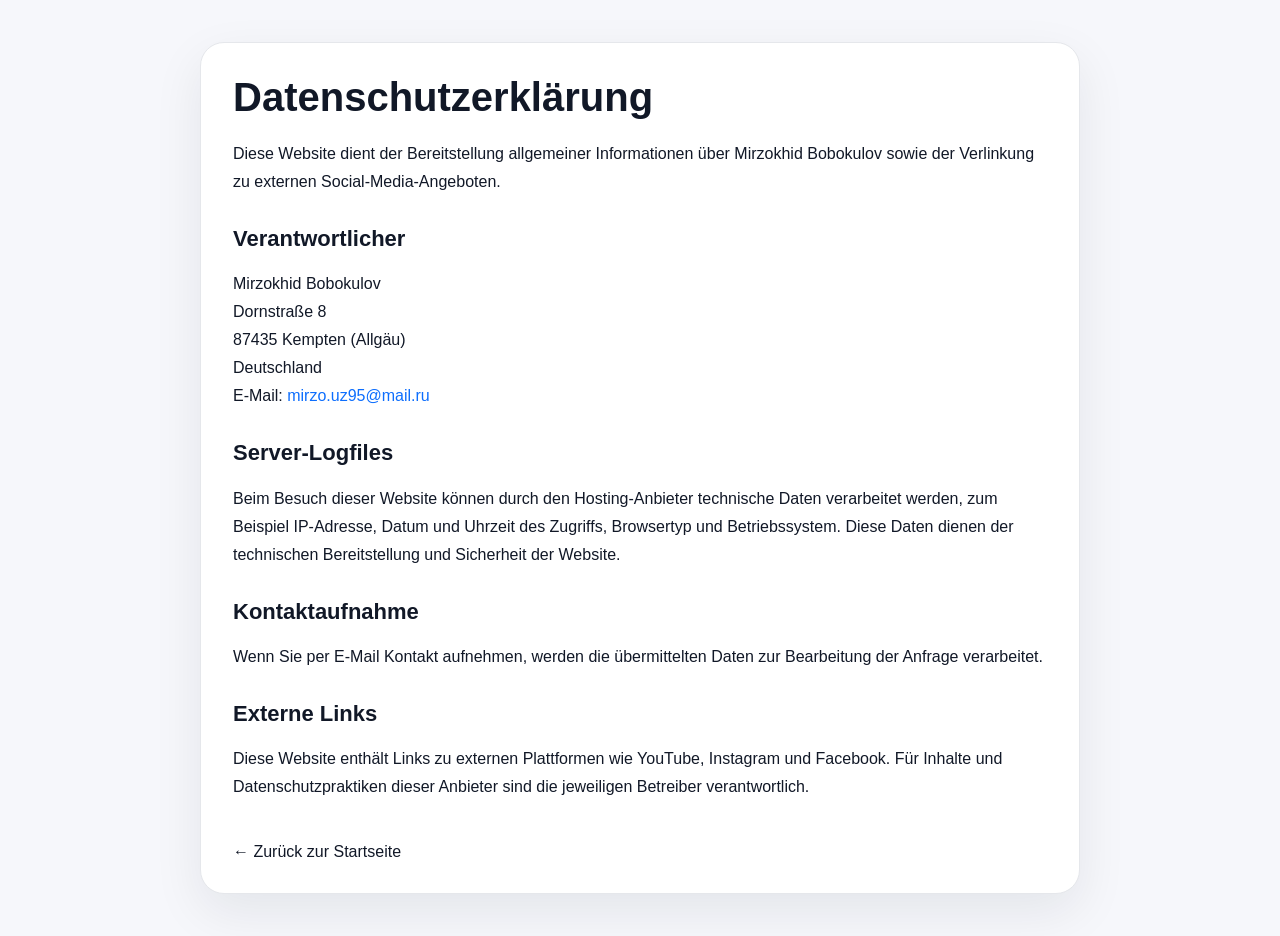
==== datenschutz.html @ d9cede62 "Add files via upload" ====
<!DOCTYPE html>
<html lang="de">
<head>
  <meta charset="UTF-8" />
  <meta name="viewport" content="width=device-width, initial-scale=1.0" />
  <title>Datenschutzerklärung | Mirzokhid Bobokulov</title>
  <style>
    body{margin:0;font-family:Arial,Helvetica,sans-serif;background:#f6f7fb;color:#111827}.page{max-width:880px;margin:0 auto;padding:42px 18px}.card{background:white;border:1px solid #e5e7eb;border-radius:24px;padding:32px;box-shadow:0 18px 50px rgba(17,24,39,.08)}h1{font-size:40px;margin:0 0 20px}h2{font-size:22px;margin-top:30px}p{line-height:1.75;font-size:16px}a{color:#0d6efd;text-decoration:none}a:hover{text-decoration:underline}.back{display:inline-block;margin-top:26px;color:#111827}
  </style>
</head>
<body>
  <main class="page"><div class="card">
    <h1>Datenschutzerklärung</h1>
    <p>Diese Website dient der Bereitstellung allgemeiner Informationen über Mirzokhid Bobokulov sowie der Verlinkung zu externen Social-Media-Angeboten.</p>
    <h2>Verantwortlicher</h2>
    <p>Mirzokhid Bobokulov<br>Dornstraße 8<br>87435 Kempten (Allgäu)<br>Deutschland<br>E-Mail: <a href="mailto:mirzo.uz95@mail.ru">mirzo.uz95@mail.ru</a></p>
    <h2>Server-Logfiles</h2>
    <p>Beim Besuch dieser Website können durch den Hosting-Anbieter technische Daten verarbeitet werden, zum Beispiel IP-Adresse, Datum und Uhrzeit des Zugriffs, Browsertyp und Betriebssystem. Diese Daten dienen der technischen Bereitstellung und Sicherheit der Website.</p>
    <h2>Kontaktaufnahme</h2>
    <p>Wenn Sie per E-Mail Kontakt aufnehmen, werden die übermittelten Daten zur Bearbeitung der Anfrage verarbeitet.</p>
    <h2>Externe Links</h2>
    <p>Diese Website enthält Links zu externen Plattformen wie YouTube, Instagram und Facebook. Für Inhalte und Datenschutzpraktiken dieser Anbieter sind die jeweiligen Betreiber verantwortlich.</p>
    <a class="back" href="index.html">← Zurück zur Startseite</a>
  </div></main>
</body>
</html>
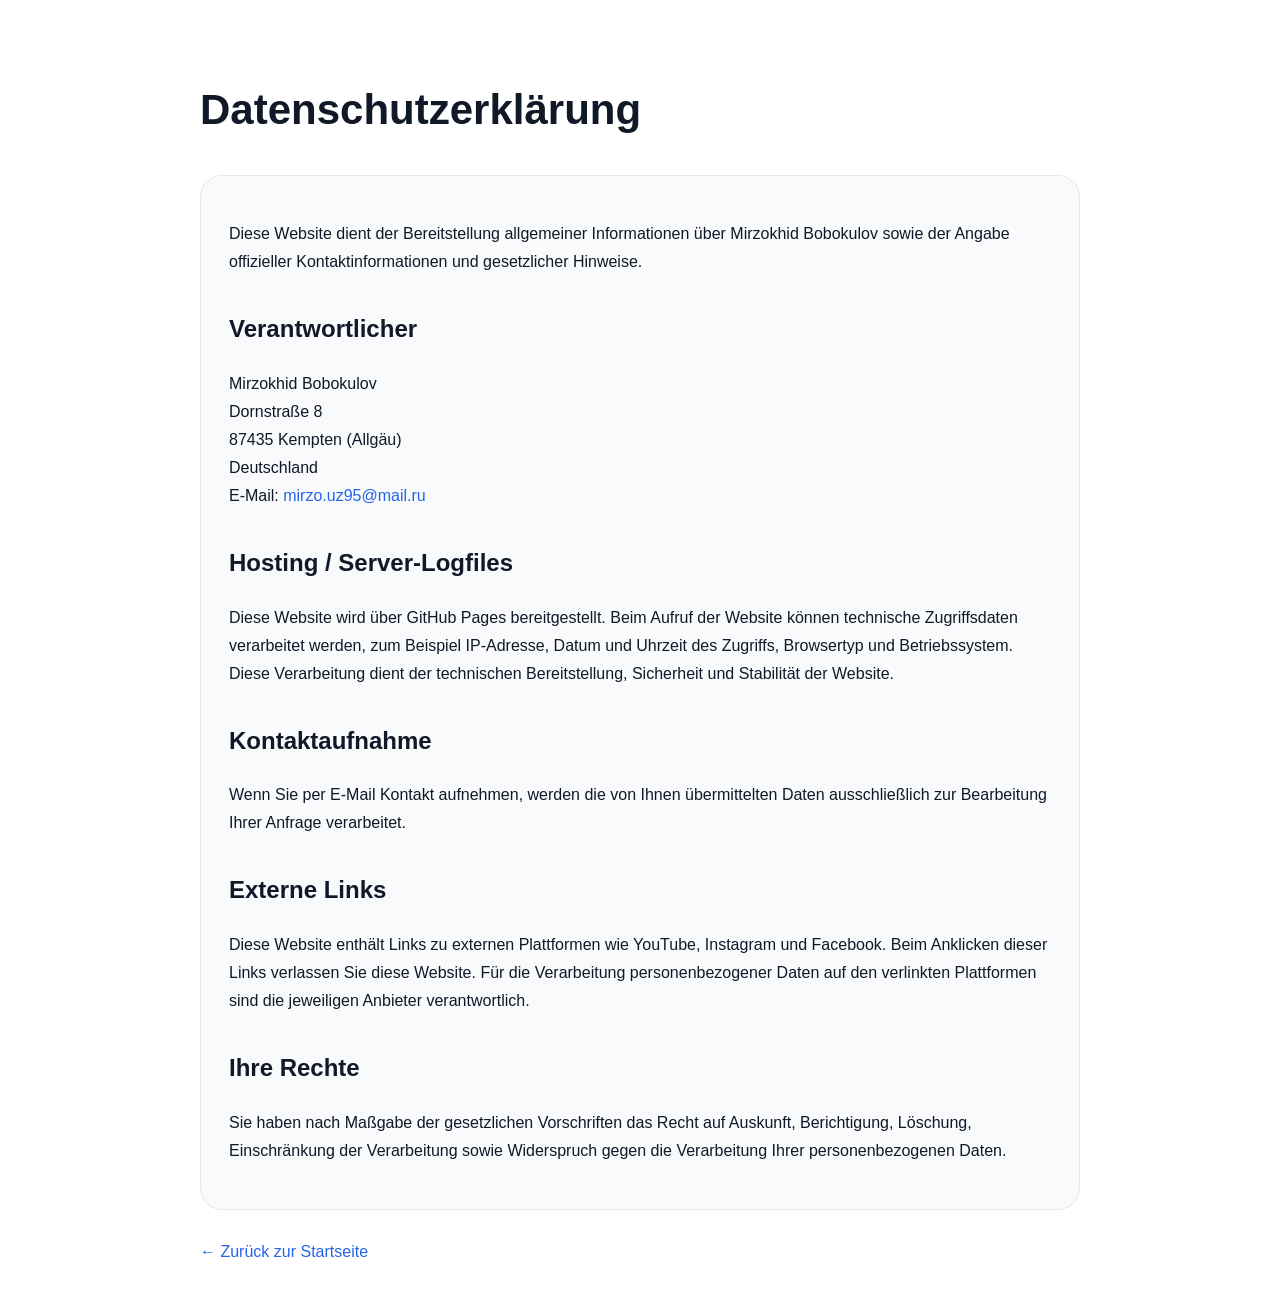
==== commit d5a8fbe9: "Add files via upload" ====
--- a/datenschutz.html
+++ b/datenschutz.html
@@ -1,26 +1 @@
-<!DOCTYPE html>
-<html lang="de">
-<head>
-  <meta charset="UTF-8" />
-  <meta name="viewport" content="width=device-width, initial-scale=1.0" />
-  <title>Datenschutzerklärung | Mirzokhid Bobokulov</title>
-  <style>
-    body{margin:0;font-family:Arial,Helvetica,sans-serif;background:#f6f7fb;color:#111827}.page{max-width:880px;margin:0 auto;padding:42px 18px}.card{background:white;border:1px solid #e5e7eb;border-radius:24px;padding:32px;box-shadow:0 18px 50px rgba(17,24,39,.08)}h1{font-size:40px;margin:0 0 20px}h2{font-size:22px;margin-top:30px}p{line-height:1.75;font-size:16px}a{color:#0d6efd;text-decoration:none}a:hover{text-decoration:underline}.back{display:inline-block;margin-top:26px;color:#111827}
-  </style>
-</head>
-<body>
-  <main class="page"><div class="card">
-    <h1>Datenschutzerklärung</h1>
-    <p>Diese Website dient der Bereitstellung allgemeiner Informationen über Mirzokhid Bobokulov sowie der Verlinkung zu externen Social-Media-Angeboten.</p>
-    <h2>Verantwortlicher</h2>
-    <p>Mirzokhid Bobokulov<br>Dornstraße 8<br>87435 Kempten (Allgäu)<br>Deutschland<br>E-Mail: <a href="mailto:mirzo.uz95@mail.ru">mirzo.uz95@mail.ru</a></p>
-    <h2>Server-Logfiles</h2>
-    <p>Beim Besuch dieser Website können durch den Hosting-Anbieter technische Daten verarbeitet werden, zum Beispiel IP-Adresse, Datum und Uhrzeit des Zugriffs, Browsertyp und Betriebssystem. Diese Daten dienen der technischen Bereitstellung und Sicherheit der Website.</p>
-    <h2>Kontaktaufnahme</h2>
-    <p>Wenn Sie per E-Mail Kontakt aufnehmen, werden die übermittelten Daten zur Bearbeitung der Anfrage verarbeitet.</p>
-    <h2>Externe Links</h2>
-    <p>Diese Website enthält Links zu externen Plattformen wie YouTube, Instagram und Facebook. Für Inhalte und Datenschutzpraktiken dieser Anbieter sind die jeweiligen Betreiber verantwortlich.</p>
-    <a class="back" href="index.html">← Zurück zur Startseite</a>
-  </div></main>
-</body>
-</html>
+<!DOCTYPE html><html lang="de"><head><meta charset="UTF-8"><meta name="viewport" content="width=device-width, initial-scale=1.0"><title>Datenschutzerklärung | Mirzokhid Bobokulov</title><style>body{font-family:Arial,Helvetica,sans-serif;max-width:880px;margin:auto;padding:45px 22px;line-height:1.75;color:#111827;background:#fff}a{color:#2563eb;text-decoration:none}h1{font-size:42px}h2{margin-top:32px}.box{border:1px solid #e5e7eb;border-radius:22px;padding:28px;background:#f8fafc}.back{display:inline-block;margin-top:28px}</style></head><body><h1>Datenschutzerklärung</h1><div class="box"><p>Diese Website dient der Bereitstellung allgemeiner Informationen über Mirzokhid Bobokulov sowie der Angabe offizieller Kontaktinformationen und gesetzlicher Hinweise.</p><h2>Verantwortlicher</h2><p>Mirzokhid Bobokulov<br>Dornstraße 8<br>87435 Kempten (Allgäu)<br>Deutschland<br>E-Mail: <a href="mailto:mirzo.uz95@mail.ru">mirzo.uz95@mail.ru</a></p><h2>Hosting / Server-Logfiles</h2><p>Diese Website wird über GitHub Pages bereitgestellt. Beim Aufruf der Website können technische Zugriffsdaten verarbeitet werden, zum Beispiel IP-Adresse, Datum und Uhrzeit des Zugriffs, Browsertyp und Betriebssystem. Diese Verarbeitung dient der technischen Bereitstellung, Sicherheit und Stabilität der Website.</p><h2>Kontaktaufnahme</h2><p>Wenn Sie per E-Mail Kontakt aufnehmen, werden die von Ihnen übermittelten Daten ausschließlich zur Bearbeitung Ihrer Anfrage verarbeitet.</p><h2>Externe Links</h2><p>Diese Website enthält Links zu externen Plattformen wie YouTube, Instagram und Facebook. Beim Anklicken dieser Links verlassen Sie diese Website. Für die Verarbeitung personenbezogener Daten auf den verlinkten Plattformen sind die jeweiligen Anbieter verantwortlich.</p><h2>Ihre Rechte</h2><p>Sie haben nach Maßgabe der gesetzlichen Vorschriften das Recht auf Auskunft, Berichtigung, Löschung, Einschränkung der Verarbeitung sowie Widerspruch gegen die Verarbeitung Ihrer personenbezogenen Daten.</p></div><a class="back" href="index.html">← Zurück zur Startseite</a></body></html>
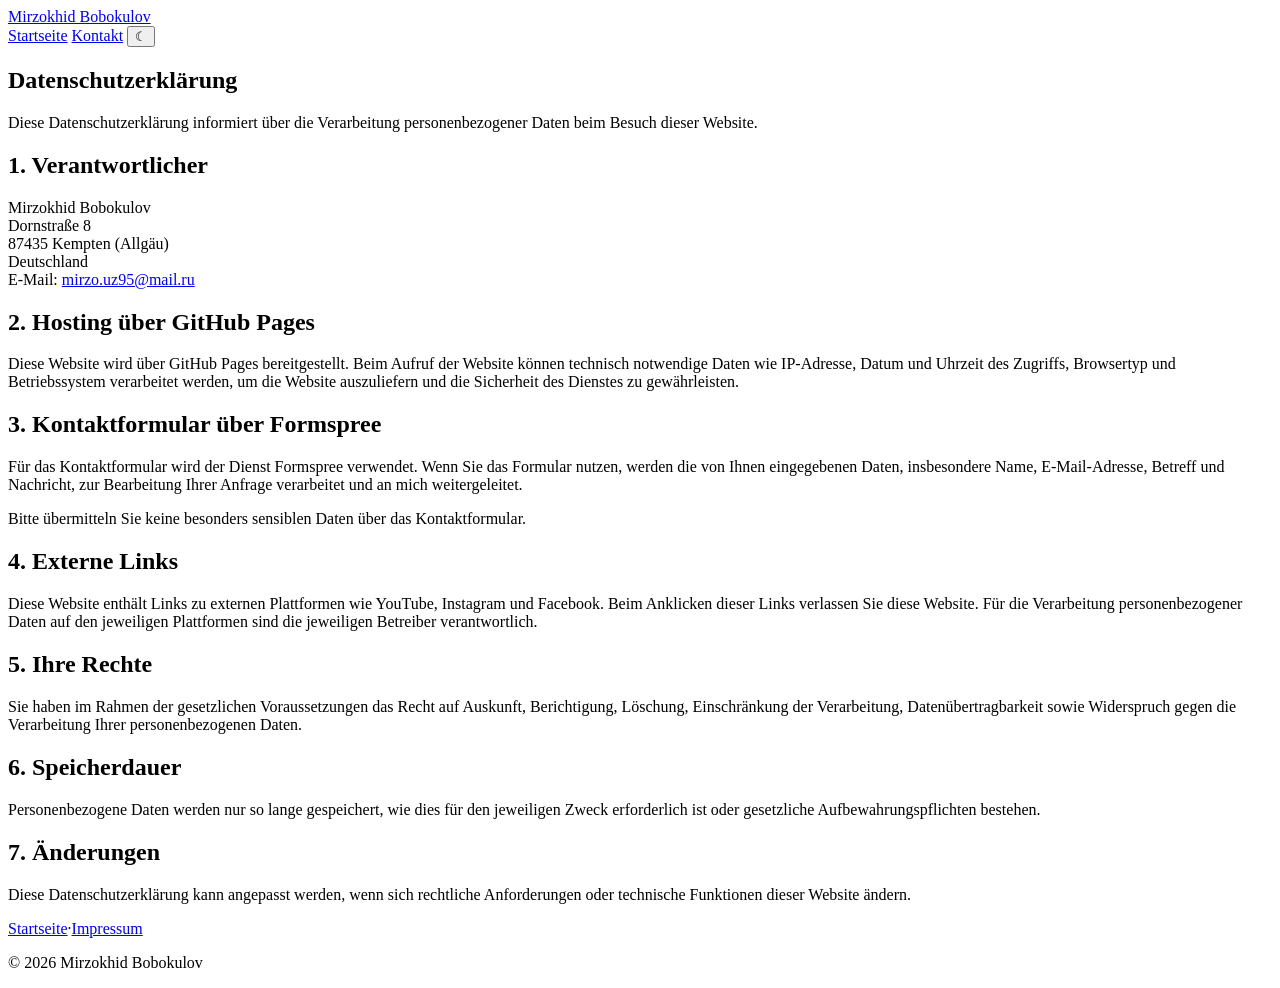
==== commit 1d899633: "Add files via upload" ====
--- a/datenschutz.html
+++ b/datenschutz.html
@@ -1 +1,54 @@
-<!DOCTYPE html><html lang="de"><head><meta charset="UTF-8"><meta name="viewport" content="width=device-width, initial-scale=1.0"><title>Datenschutzerklärung | Mirzokhid Bobokulov</title><style>body{font-family:Arial,Helvetica,sans-serif;max-width:880px;margin:auto;padding:45px 22px;line-height:1.75;color:#111827;background:#fff}a{color:#2563eb;text-decoration:none}h1{font-size:42px}h2{margin-top:32px}.box{border:1px solid #e5e7eb;border-radius:22px;padding:28px;background:#f8fafc}.back{display:inline-block;margin-top:28px}</style></head><body><h1>Datenschutzerklärung</h1><div class="box"><p>Diese Website dient der Bereitstellung allgemeiner Informationen über Mirzokhid Bobokulov sowie der Angabe offizieller Kontaktinformationen und gesetzlicher Hinweise.</p><h2>Verantwortlicher</h2><p>Mirzokhid Bobokulov<br>Dornstraße 8<br>87435 Kempten (Allgäu)<br>Deutschland<br>E-Mail: <a href="mailto:mirzo.uz95@mail.ru">mirzo.uz95@mail.ru</a></p><h2>Hosting / Server-Logfiles</h2><p>Diese Website wird über GitHub Pages bereitgestellt. Beim Aufruf der Website können technische Zugriffsdaten verarbeitet werden, zum Beispiel IP-Adresse, Datum und Uhrzeit des Zugriffs, Browsertyp und Betriebssystem. Diese Verarbeitung dient der technischen Bereitstellung, Sicherheit und Stabilität der Website.</p><h2>Kontaktaufnahme</h2><p>Wenn Sie per E-Mail Kontakt aufnehmen, werden die von Ihnen übermittelten Daten ausschließlich zur Bearbeitung Ihrer Anfrage verarbeitet.</p><h2>Externe Links</h2><p>Diese Website enthält Links zu externen Plattformen wie YouTube, Instagram und Facebook. Beim Anklicken dieser Links verlassen Sie diese Website. Für die Verarbeitung personenbezogener Daten auf den verlinkten Plattformen sind die jeweiligen Anbieter verantwortlich.</p><h2>Ihre Rechte</h2><p>Sie haben nach Maßgabe der gesetzlichen Vorschriften das Recht auf Auskunft, Berichtigung, Löschung, Einschränkung der Verarbeitung sowie Widerspruch gegen die Verarbeitung Ihrer personenbezogenen Daten.</p></div><a class="back" href="index.html">← Zurück zur Startseite</a></body></html>
+<!DOCTYPE html>
+<html lang="de">
+<head>
+  <meta charset="UTF-8" />
+  <meta name="viewport" content="width=device-width, initial-scale=1.0" />
+  <title>Datenschutzerklärung | Mirzokhid Bobokulov</title>
+  <link rel="stylesheet" href="style.css" />
+</head>
+<body>
+  <header class="site-header">
+    <a class="brand" href="index.html">Mirzokhid Bobokulov</a>
+    <nav class="nav">
+      <a href="index.html">Startseite</a>
+      <a href="kontakt.html">Kontakt</a>
+      <button id="themeToggle" class="theme-toggle" type="button" aria-label="Design wechseln">☾</button>
+    </nav>
+  </header>
+
+  <main class="page legal">
+    <section class="page-card">
+      <h1>Datenschutzerklärung</h1>
+      <p>Diese Datenschutzerklärung informiert über die Verarbeitung personenbezogener Daten beim Besuch dieser Website.</p>
+
+      <h2>1. Verantwortlicher</h2>
+      <p>Mirzokhid Bobokulov<br>Dornstraße 8<br>87435 Kempten (Allgäu)<br>Deutschland<br>E-Mail: <a href="mailto:mirzo.uz95@mail.ru">mirzo.uz95@mail.ru</a></p>
+
+      <h2>2. Hosting über GitHub Pages</h2>
+      <p>Diese Website wird über GitHub Pages bereitgestellt. Beim Aufruf der Website können technisch notwendige Daten wie IP-Adresse, Datum und Uhrzeit des Zugriffs, Browsertyp und Betriebssystem verarbeitet werden, um die Website auszuliefern und die Sicherheit des Dienstes zu gewährleisten.</p>
+
+      <h2>3. Kontaktformular über Formspree</h2>
+      <p>Für das Kontaktformular wird der Dienst Formspree verwendet. Wenn Sie das Formular nutzen, werden die von Ihnen eingegebenen Daten, insbesondere Name, E-Mail-Adresse, Betreff und Nachricht, zur Bearbeitung Ihrer Anfrage verarbeitet und an mich weitergeleitet.</p>
+      <p>Bitte übermitteln Sie keine besonders sensiblen Daten über das Kontaktformular.</p>
+
+      <h2>4. Externe Links</h2>
+      <p>Diese Website enthält Links zu externen Plattformen wie YouTube, Instagram und Facebook. Beim Anklicken dieser Links verlassen Sie diese Website. Für die Verarbeitung personenbezogener Daten auf den jeweiligen Plattformen sind die jeweiligen Betreiber verantwortlich.</p>
+
+      <h2>5. Ihre Rechte</h2>
+      <p>Sie haben im Rahmen der gesetzlichen Voraussetzungen das Recht auf Auskunft, Berichtigung, Löschung, Einschränkung der Verarbeitung, Datenübertragbarkeit sowie Widerspruch gegen die Verarbeitung Ihrer personenbezogenen Daten.</p>
+
+      <h2>6. Speicherdauer</h2>
+      <p>Personenbezogene Daten werden nur so lange gespeichert, wie dies für den jeweiligen Zweck erforderlich ist oder gesetzliche Aufbewahrungspflichten bestehen.</p>
+
+      <h2>7. Änderungen</h2>
+      <p>Diese Datenschutzerklärung kann angepasst werden, wenn sich rechtliche Anforderungen oder technische Funktionen dieser Website ändern.</p>
+    </section>
+  </main>
+
+  <footer class="footer">
+    <div><a href="index.html">Startseite</a><span>·</span><a href="impressum.html">Impressum</a></div>
+    <p>© 2026 Mirzokhid Bobokulov</p>
+  </footer>
+  <script src="script.js"></script>
+</body>
+</html>
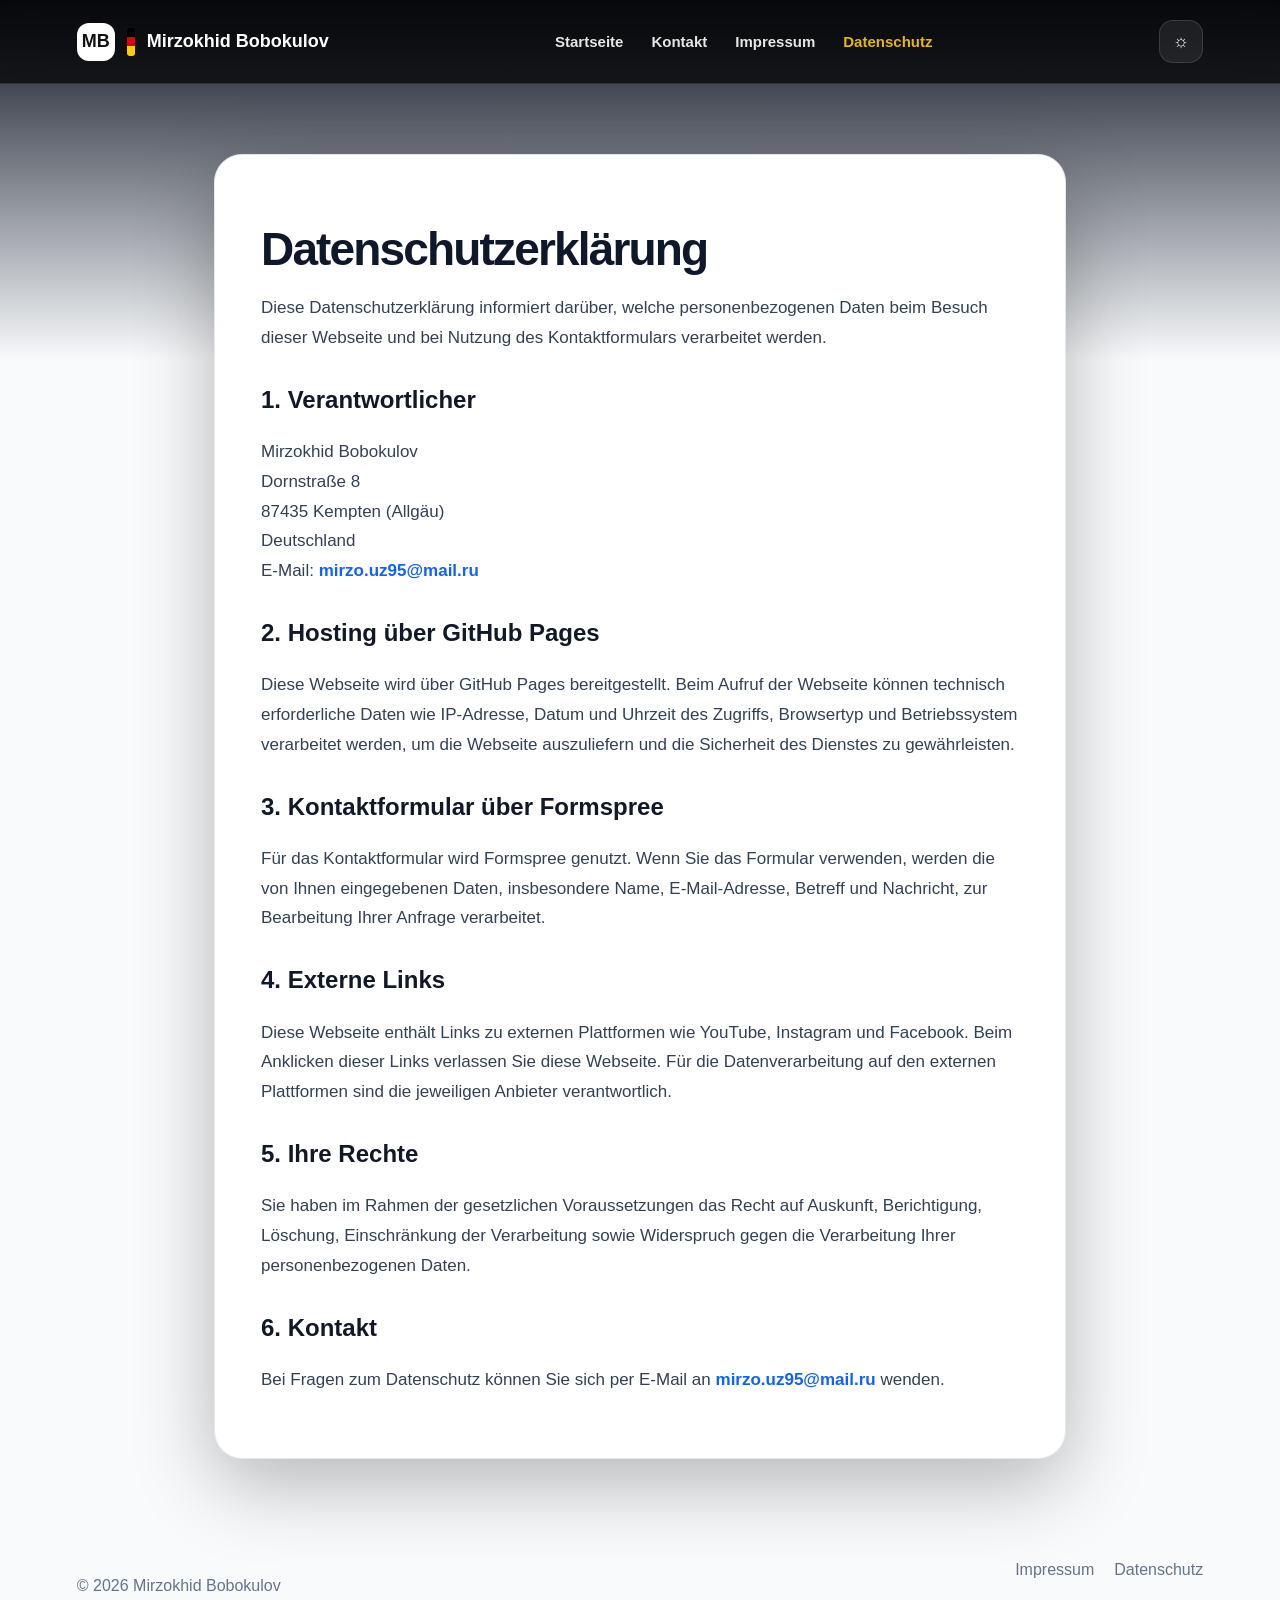
==== commit e84df807: "Add files via upload" ====
--- a/datenschutz.html
+++ b/datenschutz.html
@@ -3,52 +3,40 @@
 <head>
   <meta charset="UTF-8" />
   <meta name="viewport" content="width=device-width, initial-scale=1.0" />
-  <title>Datenschutzerklärung | Mirzokhid Bobokulov</title>
+  <title>Datenschutzerklärung – Mirzokhid Bobokulov</title>
   <link rel="stylesheet" href="style.css" />
 </head>
-<body>
-  <header class="site-header">
-    <a class="brand" href="index.html">Mirzokhid Bobokulov</a>
-    <nav class="nav">
-      <a href="index.html">Startseite</a>
-      <a href="kontakt.html">Kontakt</a>
-      <button id="themeToggle" class="theme-toggle" type="button" aria-label="Design wechseln">☾</button>
-    </nav>
+<body class="page-body">
+  <header class="site-header compact">
+    <a class="brand" href="index.html"><span class="logo">MB</span><span class="flag"></span><span>Mirzokhid Bobokulov</span></a>
+    <nav class="nav"><a href="index.html">Startseite</a><a href="kontakt.html">Kontakt</a><a href="impressum.html">Impressum</a><a class="active" href="datenschutz.html">Datenschutz</a></nav>
+    <button class="theme-toggle" id="themeToggle">☼</button>
   </header>
-
-  <main class="page legal">
-    <section class="page-card">
+  <main class="page-wrap">
+    <section class="legal-card reveal">
       <h1>Datenschutzerklärung</h1>
-      <p>Diese Datenschutzerklärung informiert über die Verarbeitung personenbezogener Daten beim Besuch dieser Website.</p>
+      <p>Diese Datenschutzerklärung informiert darüber, welche personenbezogenen Daten beim Besuch dieser Webseite und bei Nutzung des Kontaktformulars verarbeitet werden.</p>
 
       <h2>1. Verantwortlicher</h2>
       <p>Mirzokhid Bobokulov<br>Dornstraße 8<br>87435 Kempten (Allgäu)<br>Deutschland<br>E-Mail: <a href="mailto:mirzo.uz95@mail.ru">mirzo.uz95@mail.ru</a></p>
 
       <h2>2. Hosting über GitHub Pages</h2>
-      <p>Diese Website wird über GitHub Pages bereitgestellt. Beim Aufruf der Website können technisch notwendige Daten wie IP-Adresse, Datum und Uhrzeit des Zugriffs, Browsertyp und Betriebssystem verarbeitet werden, um die Website auszuliefern und die Sicherheit des Dienstes zu gewährleisten.</p>
+      <p>Diese Webseite wird über GitHub Pages bereitgestellt. Beim Aufruf der Webseite können technisch erforderliche Daten wie IP-Adresse, Datum und Uhrzeit des Zugriffs, Browsertyp und Betriebssystem verarbeitet werden, um die Webseite auszuliefern und die Sicherheit des Dienstes zu gewährleisten.</p>
 
       <h2>3. Kontaktformular über Formspree</h2>
-      <p>Für das Kontaktformular wird der Dienst Formspree verwendet. Wenn Sie das Formular nutzen, werden die von Ihnen eingegebenen Daten, insbesondere Name, E-Mail-Adresse, Betreff und Nachricht, zur Bearbeitung Ihrer Anfrage verarbeitet und an mich weitergeleitet.</p>
-      <p>Bitte übermitteln Sie keine besonders sensiblen Daten über das Kontaktformular.</p>
+      <p>Für das Kontaktformular wird Formspree genutzt. Wenn Sie das Formular verwenden, werden die von Ihnen eingegebenen Daten, insbesondere Name, E-Mail-Adresse, Betreff und Nachricht, zur Bearbeitung Ihrer Anfrage verarbeitet.</p>
 
       <h2>4. Externe Links</h2>
-      <p>Diese Website enthält Links zu externen Plattformen wie YouTube, Instagram und Facebook. Beim Anklicken dieser Links verlassen Sie diese Website. Für die Verarbeitung personenbezogener Daten auf den jeweiligen Plattformen sind die jeweiligen Betreiber verantwortlich.</p>
+      <p>Diese Webseite enthält Links zu externen Plattformen wie YouTube, Instagram und Facebook. Beim Anklicken dieser Links verlassen Sie diese Webseite. Für die Datenverarbeitung auf den externen Plattformen sind die jeweiligen Anbieter verantwortlich.</p>
 
       <h2>5. Ihre Rechte</h2>
-      <p>Sie haben im Rahmen der gesetzlichen Voraussetzungen das Recht auf Auskunft, Berichtigung, Löschung, Einschränkung der Verarbeitung, Datenübertragbarkeit sowie Widerspruch gegen die Verarbeitung Ihrer personenbezogenen Daten.</p>
+      <p>Sie haben im Rahmen der gesetzlichen Voraussetzungen das Recht auf Auskunft, Berichtigung, Löschung, Einschränkung der Verarbeitung sowie Widerspruch gegen die Verarbeitung Ihrer personenbezogenen Daten.</p>
 
-      <h2>6. Speicherdauer</h2>
-      <p>Personenbezogene Daten werden nur so lange gespeichert, wie dies für den jeweiligen Zweck erforderlich ist oder gesetzliche Aufbewahrungspflichten bestehen.</p>
-
-      <h2>7. Änderungen</h2>
-      <p>Diese Datenschutzerklärung kann angepasst werden, wenn sich rechtliche Anforderungen oder technische Funktionen dieser Website ändern.</p>
+      <h2>6. Kontakt</h2>
+      <p>Bei Fragen zum Datenschutz können Sie sich per E-Mail an <a href="mailto:mirzo.uz95@mail.ru">mirzo.uz95@mail.ru</a> wenden.</p>
     </section>
   </main>
-
-  <footer class="footer">
-    <div><a href="index.html">Startseite</a><span>·</span><a href="impressum.html">Impressum</a></div>
-    <p>© 2026 Mirzokhid Bobokulov</p>
-  </footer>
+  <footer class="footer"><p>© 2026 Mirzokhid Bobokulov</p><div><a href="impressum.html">Impressum</a><a href="datenschutz.html">Datenschutz</a></div></footer>
   <script src="script.js"></script>
 </body>
 </html>
--- a/style.css
+++ b/style.css
@@ -0,0 +1,11 @@
+:root{
+  --bg:#050505; --text:#f8fafc; --muted:#cbd5e1; --card:#ffffff; --dark:#0f172a; --line:rgba(255,255,255,.12);
+  --yellow:#ffcc00; --red:#dd0000; --blue:#1877f2; --shadow:0 24px 80px rgba(0,0,0,.28);
+}
+*{box-sizing:border-box} html{scroll-behavior:smooth} body{margin:0;font-family:Inter,Arial,Helvetica,sans-serif;background:#f8fafc;color:#0f172a} a{color:inherit;text-decoration:none}
+.site-header{position:fixed;top:0;left:0;right:0;z-index:50;display:flex;align-items:center;justify-content:space-between;padding:20px 6vw;background:rgba(5,5,5,.72);backdrop-filter:blur(18px);border-bottom:1px solid var(--line);color:white}.site-header.compact{position:sticky}.brand{display:flex;align-items:center;gap:12px;font-weight:800;font-size:18px}.logo{display:grid;place-items:center;width:38px;height:38px;border-radius:12px;background:#fff;color:#111;font-weight:900}.flag{width:8px;height:28px;border-radius:3px;background:linear-gradient(#000 0 33%,#dd0000 33% 66%,#ffce00 66%)}.nav{display:flex;gap:28px;align-items:center;font-weight:700;font-size:15px}.nav a{opacity:.9}.nav a.active,.nav a:hover{color:var(--yellow)}.theme-toggle{border:1px solid var(--line);background:rgba(255,255,255,.08);color:#fff;border-radius:14px;padding:10px 13px;cursor:pointer;font-size:18px}
+.hero{min-height:760px;position:relative;background:radial-gradient(circle at 75% 20%,rgba(221,0,0,.23),transparent 28%),linear-gradient(135deg,#030303,#111827 60%,#050505);color:white;overflow:hidden}.hero:before{content:"";position:absolute;inset:0;background:linear-gradient(to top,rgba(0,0,0,.8),transparent 50%),radial-gradient(circle at 25% 65%,rgba(255,204,0,.10),transparent 30%)}.hero:after{content:"";position:absolute;left:0;right:0;bottom:-1px;height:170px;background:linear-gradient(to top,#f8fafc,transparent)}.hero-content{position:relative;z-index:2;max-width:1180px;margin:0 auto;padding:150px 28px 120px;display:grid;grid-template-columns:1fr .95fr;gap:40px;align-items:center}.eyebrow,.section-kicker{color:var(--yellow);font-weight:900;text-transform:uppercase;letter-spacing:.04em}.eyebrow:after,.section-kicker:after{content:"";display:block;width:110px;height:4px;margin-top:12px;background:linear-gradient(90deg,var(--yellow),var(--red),var(--yellow));border-radius:4px}h1{font-size:clamp(54px,7vw,92px);line-height:.93;margin:24px 0 20px;letter-spacing:-.065em}h2{font-size:clamp(28px,4vw,44px);line-height:1.1;margin:0 0 24px}.hero h2{font-size:clamp(26px,3vw,34px);font-weight:650;letter-spacing:-.03em}.lead{font-size:19px;line-height:1.8;color:var(--muted);max-width:620px}.hero-actions{display:grid;grid-template-columns:repeat(2,minmax(180px,1fr));gap:14px;max-width:620px;margin-top:34px}.btn{display:flex;align-items:center;justify-content:center;flex-direction:column;gap:3px;border-radius:16px;padding:17px 22px;font-size:18px;font-weight:900;color:white;box-shadow:0 12px 30px rgba(0,0,0,.25);transition:.25s}.btn small{font-size:12px;font-weight:700;opacity:.9}.btn:hover{transform:translateY(-4px)}.btn-youtube{background:linear-gradient(135deg,#ff0000,#b20c0c)}.btn-instagram{background:linear-gradient(135deg,#f58529,#dd2a7b,#8134af,#515bd4)}.btn-facebook{background:linear-gradient(135deg,#1877f2,#0b4aa7)}.btn-contact{background:rgba(255,255,255,.1);border:1px solid rgba(255,255,255,.28)}
+.portrait-ring{width:min(500px,80vw);aspect-ratio:1;border-radius:50%;padding:7px;background:conic-gradient(var(--red),var(--red),var(--yellow),var(--yellow),var(--red));box-shadow:0 0 70px rgba(221,0,0,.28)}.portrait-ring img{width:100%;height:100%;object-fit:cover;border-radius:50%;display:block;background:#111}.stats{position:relative;z-index:4;max-width:980px;margin:-70px auto 70px;display:grid;grid-template-columns:repeat(4,1fr);gap:0;background:white;border-radius:22px;box-shadow:var(--shadow);overflow:hidden}.stats div{text-align:center;padding:34px 20px;border-right:1px solid #e5e7eb}.stats div:last-child{border-right:0}.stats span{display:block;font-size:32px;font-weight:950}.stats p{font-weight:900;margin:8px 0 4px}.stats small{color:#64748b}.section{max-width:1080px;margin:0 auto 90px;padding:0 28px}.split{display:grid;grid-template-columns:1fr .9fr;gap:60px;align-items:start}.section p{font-size:18px;line-height:1.8;color:#475569}.feature-list{background:white;border:1px solid #e5e7eb;border-radius:28px;padding:28px;box-shadow:0 18px 55px rgba(15,23,42,.08)}.feature-list article{display:flex;gap:20px;padding:24px;border-bottom:1px solid #e5e7eb}.feature-list article:last-child{border-bottom:0}.feature-list span{font-size:30px;width:56px;height:56px;display:grid;place-items:center;border-radius:50%;background:#fff7db}.feature-list h3{margin:0 0 6px;font-size:20px}.feature-list p{margin:0;font-size:15px}.cta{background:linear-gradient(135deg,#0f172a,#111827);color:white;border-radius:32px;padding:55px;box-shadow:var(--shadow)}.cta p{color:#cbd5e1}.primary-link{display:inline-block;margin-top:12px;background:var(--yellow);color:#111;padding:15px 22px;border-radius:14px;font-weight:900}.footer{display:flex;justify-content:space-between;gap:20px;padding:32px 6vw;color:#64748b}.footer div{display:flex;gap:20px}.footer a:hover{color:#111}.page-body{background:linear-gradient(180deg,#0b1120,#f8fafc 360px)}.page-wrap{max-width:900px;margin:70px auto;padding:0 24px}.legal-card{background:white;border:1px solid #e5e7eb;border-radius:28px;padding:46px;box-shadow:var(--shadow);line-height:1.75}.legal-card h1{font-size:46px;color:#0f172a;letter-spacing:-.04em;line-height:1.05}.legal-card h2{font-size:24px;margin-top:34px;color:#111827}.legal-card p{font-size:17px;color:#334155}.legal-card a{color:#0f62fe;font-weight:700}.contact-form{margin-top:28px;display:grid;gap:18px}.contact-form label{font-weight:800;color:#111827}.contact-form input,.contact-form textarea{width:100%;margin-top:8px;border:1px solid #dbe3ef;border-radius:16px;padding:15px 16px;font-size:16px;font-family:inherit;background:#f8fafc}.contact-form textarea{resize:vertical}.submit-btn{border:0;background:linear-gradient(135deg,var(--red),#991b1b);color:white;border-radius:16px;padding:16px 22px;font-size:17px;font-weight:900;cursor:pointer;box-shadow:0 14px 34px rgba(221,0,0,.24)}.submit-btn:hover{transform:translateY(-2px)}.reveal{opacity:0;transform:translateY(22px);transition:.8s ease}.reveal.visible{opacity:1;transform:none}
+body.light .site-header{background:rgba(255,255,255,.82);color:#0f172a;border-bottom:1px solid #e5e7eb}.light .theme-toggle{color:#0f172a;border-color:#e5e7eb;background:white}.light .hero{background:linear-gradient(135deg,#f8fafc,#e2e8f0)}.light .hero,.light .lead{color:#0f172a}.light .hero h2{color:#334155}.light .hero:after{background:linear-gradient(to top,#fff,transparent)}
+@media(max-width:900px){.site-header{position:sticky;flex-wrap:wrap;gap:14px;padding:16px 22px}.nav{order:3;width:100%;overflow-x:auto;gap:18px;padding-bottom:4px}.hero-content{grid-template-columns:1fr;padding-top:70px;text-align:left}.hero-image{order:-1;display:flex;justify-content:center}.portrait-ring{width:min(360px,86vw)}.stats{grid-template-columns:repeat(2,1fr);margin:0 20px 60px}.split{grid-template-columns:1fr}.hero-actions{grid-template-columns:1fr}h1{font-size:56px}.footer{flex-direction:column;text-align:center;align-items:center}.legal-card{padding:30px}.legal-card h1{font-size:40px}}
+@media(max-width:520px){.stats{grid-template-columns:1fr}.stats div{border-right:0;border-bottom:1px solid #e5e7eb}.cta{padding:34px}.hero-content{padding-left:20px;padding-right:20px}h1{font-size:46px}.brand span:last-child{display:none}}
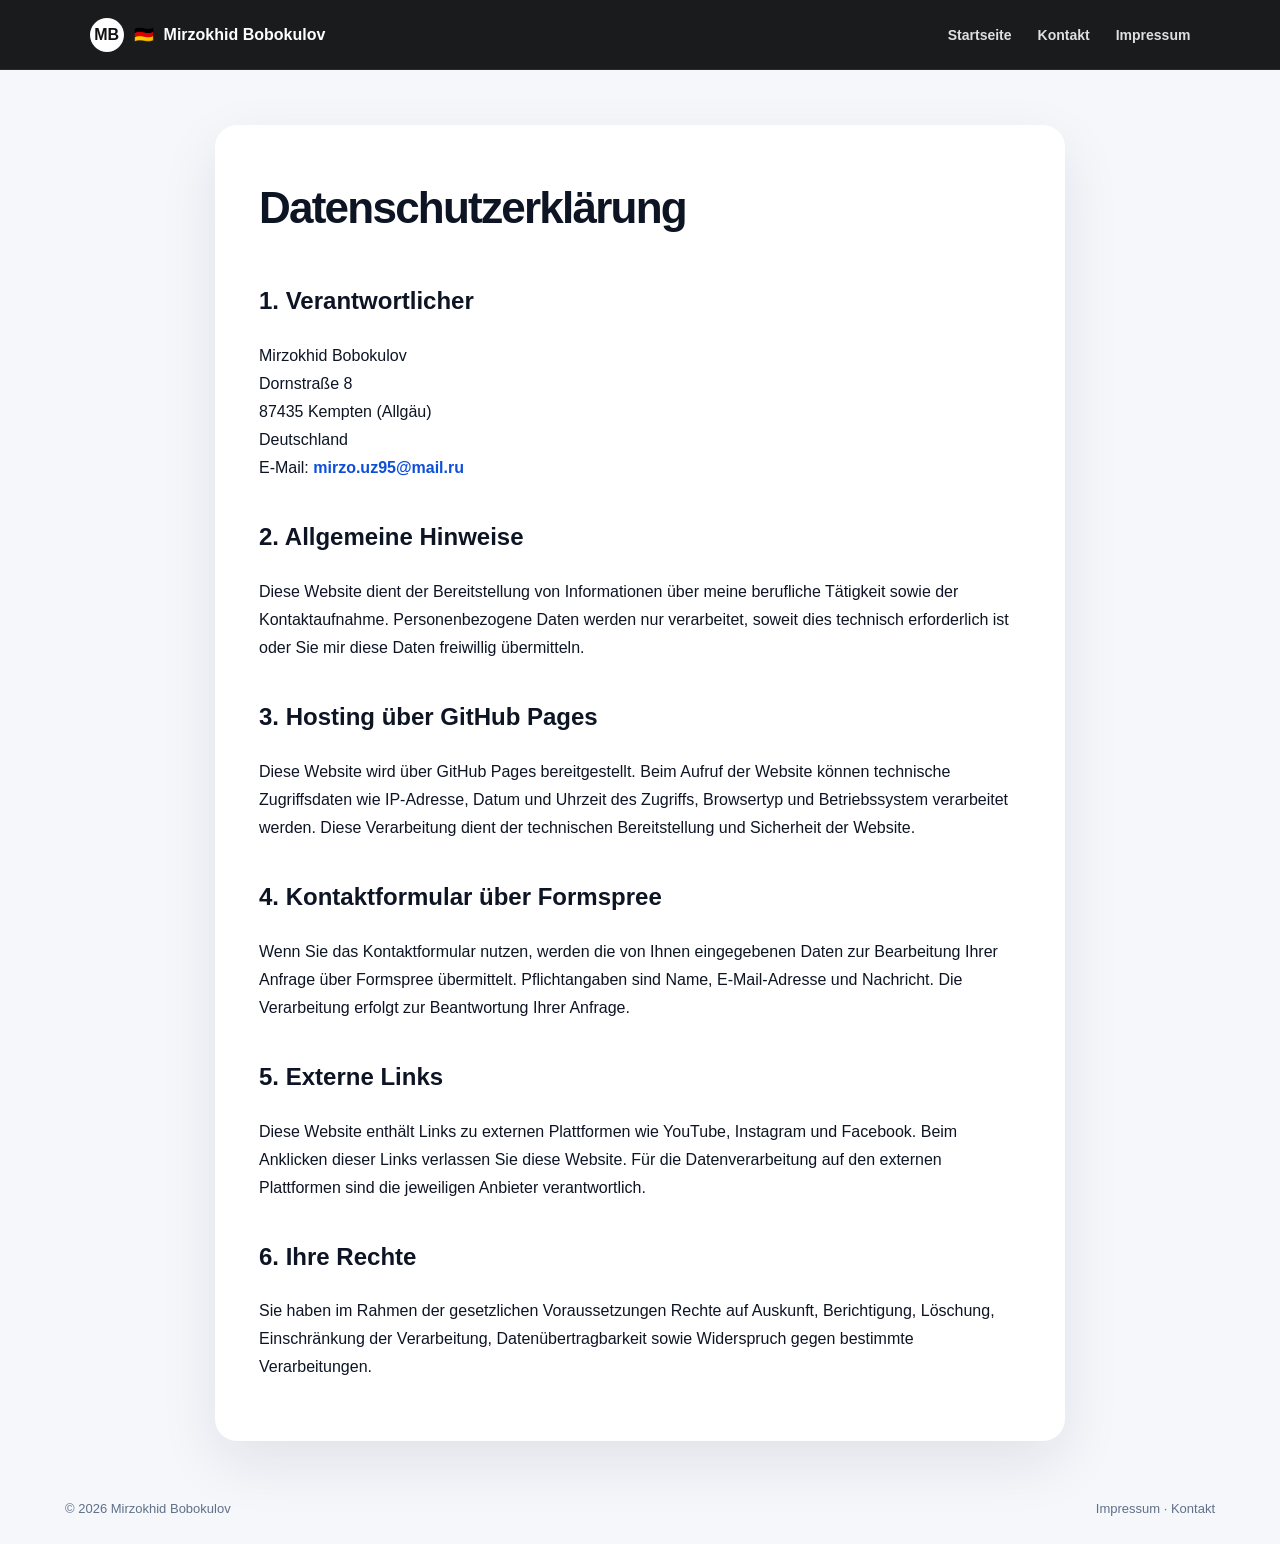
==== commit 1d3a0fb0: "Add files via upload" ====
--- a/datenschutz.html
+++ b/datenschutz.html
@@ -1,42 +1 @@
-<!DOCTYPE html>
-<html lang="de">
-<head>
-  <meta charset="UTF-8" />
-  <meta name="viewport" content="width=device-width, initial-scale=1.0" />
-  <title>Datenschutzerklärung – Mirzokhid Bobokulov</title>
-  <link rel="stylesheet" href="style.css" />
-</head>
-<body class="page-body">
-  <header class="site-header compact">
-    <a class="brand" href="index.html"><span class="logo">MB</span><span class="flag"></span><span>Mirzokhid Bobokulov</span></a>
-    <nav class="nav"><a href="index.html">Startseite</a><a href="kontakt.html">Kontakt</a><a href="impressum.html">Impressum</a><a class="active" href="datenschutz.html">Datenschutz</a></nav>
-    <button class="theme-toggle" id="themeToggle">☼</button>
-  </header>
-  <main class="page-wrap">
-    <section class="legal-card reveal">
-      <h1>Datenschutzerklärung</h1>
-      <p>Diese Datenschutzerklärung informiert darüber, welche personenbezogenen Daten beim Besuch dieser Webseite und bei Nutzung des Kontaktformulars verarbeitet werden.</p>
-
-      <h2>1. Verantwortlicher</h2>
-      <p>Mirzokhid Bobokulov<br>Dornstraße 8<br>87435 Kempten (Allgäu)<br>Deutschland<br>E-Mail: <a href="mailto:mirzo.uz95@mail.ru">mirzo.uz95@mail.ru</a></p>
-
-      <h2>2. Hosting über GitHub Pages</h2>
-      <p>Diese Webseite wird über GitHub Pages bereitgestellt. Beim Aufruf der Webseite können technisch erforderliche Daten wie IP-Adresse, Datum und Uhrzeit des Zugriffs, Browsertyp und Betriebssystem verarbeitet werden, um die Webseite auszuliefern und die Sicherheit des Dienstes zu gewährleisten.</p>
-
-      <h2>3. Kontaktformular über Formspree</h2>
-      <p>Für das Kontaktformular wird Formspree genutzt. Wenn Sie das Formular verwenden, werden die von Ihnen eingegebenen Daten, insbesondere Name, E-Mail-Adresse, Betreff und Nachricht, zur Bearbeitung Ihrer Anfrage verarbeitet.</p>
-
-      <h2>4. Externe Links</h2>
-      <p>Diese Webseite enthält Links zu externen Plattformen wie YouTube, Instagram und Facebook. Beim Anklicken dieser Links verlassen Sie diese Webseite. Für die Datenverarbeitung auf den externen Plattformen sind die jeweiligen Anbieter verantwortlich.</p>
-
-      <h2>5. Ihre Rechte</h2>
-      <p>Sie haben im Rahmen der gesetzlichen Voraussetzungen das Recht auf Auskunft, Berichtigung, Löschung, Einschränkung der Verarbeitung sowie Widerspruch gegen die Verarbeitung Ihrer personenbezogenen Daten.</p>
-
-      <h2>6. Kontakt</h2>
-      <p>Bei Fragen zum Datenschutz können Sie sich per E-Mail an <a href="mailto:mirzo.uz95@mail.ru">mirzo.uz95@mail.ru</a> wenden.</p>
-    </section>
-  </main>
-  <footer class="footer"><p>© 2026 Mirzokhid Bobokulov</p><div><a href="impressum.html">Impressum</a><a href="datenschutz.html">Datenschutz</a></div></footer>
-  <script src="script.js"></script>
-</body>
-</html>
+<!doctype html><html lang="de"><head><meta charset="utf-8"><meta name="viewport" content="width=device-width, initial-scale=1"><title>Datenschutz – Mirzokhid Bobokulov</title><link rel="stylesheet" href="style.css"></head><body><header class="topbar"><a class="brand" href="index.html"><span class="logo">MB</span><span>🇩🇪</span><strong>Mirzokhid Bobokulov</strong></a><nav><a href="index.html">Startseite</a><a href="kontakt.html">Kontakt</a><a href="impressum.html">Impressum</a></nav></header><main class="page"><h1>Datenschutzerklärung</h1><h2>1. Verantwortlicher</h2><p>Mirzokhid Bobokulov<br>Dornstraße 8<br>87435 Kempten (Allgäu)<br>Deutschland<br>E-Mail: <a href="mailto:mirzo.uz95@mail.ru">mirzo.uz95@mail.ru</a></p><h2>2. Allgemeine Hinweise</h2><p>Diese Website dient der Bereitstellung von Informationen über meine berufliche Tätigkeit sowie der Kontaktaufnahme. Personenbezogene Daten werden nur verarbeitet, soweit dies technisch erforderlich ist oder Sie mir diese Daten freiwillig übermitteln.</p><h2>3. Hosting über GitHub Pages</h2><p>Diese Website wird über GitHub Pages bereitgestellt. Beim Aufruf der Website können technische Zugriffsdaten wie IP-Adresse, Datum und Uhrzeit des Zugriffs, Browsertyp und Betriebssystem verarbeitet werden. Diese Verarbeitung dient der technischen Bereitstellung und Sicherheit der Website.</p><h2>4. Kontaktformular über Formspree</h2><p>Wenn Sie das Kontaktformular nutzen, werden die von Ihnen eingegebenen Daten zur Bearbeitung Ihrer Anfrage über Formspree übermittelt. Pflichtangaben sind Name, E-Mail-Adresse und Nachricht. Die Verarbeitung erfolgt zur Beantwortung Ihrer Anfrage.</p><h2>5. Externe Links</h2><p>Diese Website enthält Links zu externen Plattformen wie YouTube, Instagram und Facebook. Beim Anklicken dieser Links verlassen Sie diese Website. Für die Datenverarbeitung auf den externen Plattformen sind die jeweiligen Anbieter verantwortlich.</p><h2>6. Ihre Rechte</h2><p>Sie haben im Rahmen der gesetzlichen Voraussetzungen Rechte auf Auskunft, Berichtigung, Löschung, Einschränkung der Verarbeitung, Datenübertragbarkeit sowie Widerspruch gegen bestimmte Verarbeitungen.</p></main><footer><span>© 2026 Mirzokhid Bobokulov</span><span><a href="impressum.html">Impressum</a> · <a href="kontakt.html">Kontakt</a></span></footer></body></html>
--- a/style.css
+++ b/style.css
@@ -1,11 +1 @@
-:root{
-  --bg:#050505; --text:#f8fafc; --muted:#cbd5e1; --card:#ffffff; --dark:#0f172a; --line:rgba(255,255,255,.12);
-  --yellow:#ffcc00; --red:#dd0000; --blue:#1877f2; --shadow:0 24px 80px rgba(0,0,0,.28);
-}
-*{box-sizing:border-box} html{scroll-behavior:smooth} body{margin:0;font-family:Inter,Arial,Helvetica,sans-serif;background:#f8fafc;color:#0f172a} a{color:inherit;text-decoration:none}
-.site-header{position:fixed;top:0;left:0;right:0;z-index:50;display:flex;align-items:center;justify-content:space-between;padding:20px 6vw;background:rgba(5,5,5,.72);backdrop-filter:blur(18px);border-bottom:1px solid var(--line);color:white}.site-header.compact{position:sticky}.brand{display:flex;align-items:center;gap:12px;font-weight:800;font-size:18px}.logo{display:grid;place-items:center;width:38px;height:38px;border-radius:12px;background:#fff;color:#111;font-weight:900}.flag{width:8px;height:28px;border-radius:3px;background:linear-gradient(#000 0 33%,#dd0000 33% 66%,#ffce00 66%)}.nav{display:flex;gap:28px;align-items:center;font-weight:700;font-size:15px}.nav a{opacity:.9}.nav a.active,.nav a:hover{color:var(--yellow)}.theme-toggle{border:1px solid var(--line);background:rgba(255,255,255,.08);color:#fff;border-radius:14px;padding:10px 13px;cursor:pointer;font-size:18px}
-.hero{min-height:760px;position:relative;background:radial-gradient(circle at 75% 20%,rgba(221,0,0,.23),transparent 28%),linear-gradient(135deg,#030303,#111827 60%,#050505);color:white;overflow:hidden}.hero:before{content:"";position:absolute;inset:0;background:linear-gradient(to top,rgba(0,0,0,.8),transparent 50%),radial-gradient(circle at 25% 65%,rgba(255,204,0,.10),transparent 30%)}.hero:after{content:"";position:absolute;left:0;right:0;bottom:-1px;height:170px;background:linear-gradient(to top,#f8fafc,transparent)}.hero-content{position:relative;z-index:2;max-width:1180px;margin:0 auto;padding:150px 28px 120px;display:grid;grid-template-columns:1fr .95fr;gap:40px;align-items:center}.eyebrow,.section-kicker{color:var(--yellow);font-weight:900;text-transform:uppercase;letter-spacing:.04em}.eyebrow:after,.section-kicker:after{content:"";display:block;width:110px;height:4px;margin-top:12px;background:linear-gradient(90deg,var(--yellow),var(--red),var(--yellow));border-radius:4px}h1{font-size:clamp(54px,7vw,92px);line-height:.93;margin:24px 0 20px;letter-spacing:-.065em}h2{font-size:clamp(28px,4vw,44px);line-height:1.1;margin:0 0 24px}.hero h2{font-size:clamp(26px,3vw,34px);font-weight:650;letter-spacing:-.03em}.lead{font-size:19px;line-height:1.8;color:var(--muted);max-width:620px}.hero-actions{display:grid;grid-template-columns:repeat(2,minmax(180px,1fr));gap:14px;max-width:620px;margin-top:34px}.btn{display:flex;align-items:center;justify-content:center;flex-direction:column;gap:3px;border-radius:16px;padding:17px 22px;font-size:18px;font-weight:900;color:white;box-shadow:0 12px 30px rgba(0,0,0,.25);transition:.25s}.btn small{font-size:12px;font-weight:700;opacity:.9}.btn:hover{transform:translateY(-4px)}.btn-youtube{background:linear-gradient(135deg,#ff0000,#b20c0c)}.btn-instagram{background:linear-gradient(135deg,#f58529,#dd2a7b,#8134af,#515bd4)}.btn-facebook{background:linear-gradient(135deg,#1877f2,#0b4aa7)}.btn-contact{background:rgba(255,255,255,.1);border:1px solid rgba(255,255,255,.28)}
-.portrait-ring{width:min(500px,80vw);aspect-ratio:1;border-radius:50%;padding:7px;background:conic-gradient(var(--red),var(--red),var(--yellow),var(--yellow),var(--red));box-shadow:0 0 70px rgba(221,0,0,.28)}.portrait-ring img{width:100%;height:100%;object-fit:cover;border-radius:50%;display:block;background:#111}.stats{position:relative;z-index:4;max-width:980px;margin:-70px auto 70px;display:grid;grid-template-columns:repeat(4,1fr);gap:0;background:white;border-radius:22px;box-shadow:var(--shadow);overflow:hidden}.stats div{text-align:center;padding:34px 20px;border-right:1px solid #e5e7eb}.stats div:last-child{border-right:0}.stats span{display:block;font-size:32px;font-weight:950}.stats p{font-weight:900;margin:8px 0 4px}.stats small{color:#64748b}.section{max-width:1080px;margin:0 auto 90px;padding:0 28px}.split{display:grid;grid-template-columns:1fr .9fr;gap:60px;align-items:start}.section p{font-size:18px;line-height:1.8;color:#475569}.feature-list{background:white;border:1px solid #e5e7eb;border-radius:28px;padding:28px;box-shadow:0 18px 55px rgba(15,23,42,.08)}.feature-list article{display:flex;gap:20px;padding:24px;border-bottom:1px solid #e5e7eb}.feature-list article:last-child{border-bottom:0}.feature-list span{font-size:30px;width:56px;height:56px;display:grid;place-items:center;border-radius:50%;background:#fff7db}.feature-list h3{margin:0 0 6px;font-size:20px}.feature-list p{margin:0;font-size:15px}.cta{background:linear-gradient(135deg,#0f172a,#111827);color:white;border-radius:32px;padding:55px;box-shadow:var(--shadow)}.cta p{color:#cbd5e1}.primary-link{display:inline-block;margin-top:12px;background:var(--yellow);color:#111;padding:15px 22px;border-radius:14px;font-weight:900}.footer{display:flex;justify-content:space-between;gap:20px;padding:32px 6vw;color:#64748b}.footer div{display:flex;gap:20px}.footer a:hover{color:#111}.page-body{background:linear-gradient(180deg,#0b1120,#f8fafc 360px)}.page-wrap{max-width:900px;margin:70px auto;padding:0 24px}.legal-card{background:white;border:1px solid #e5e7eb;border-radius:28px;padding:46px;box-shadow:var(--shadow);line-height:1.75}.legal-card h1{font-size:46px;color:#0f172a;letter-spacing:-.04em;line-height:1.05}.legal-card h2{font-size:24px;margin-top:34px;color:#111827}.legal-card p{font-size:17px;color:#334155}.legal-card a{color:#0f62fe;font-weight:700}.contact-form{margin-top:28px;display:grid;gap:18px}.contact-form label{font-weight:800;color:#111827}.contact-form input,.contact-form textarea{width:100%;margin-top:8px;border:1px solid #dbe3ef;border-radius:16px;padding:15px 16px;font-size:16px;font-family:inherit;background:#f8fafc}.contact-form textarea{resize:vertical}.submit-btn{border:0;background:linear-gradient(135deg,var(--red),#991b1b);color:white;border-radius:16px;padding:16px 22px;font-size:17px;font-weight:900;cursor:pointer;box-shadow:0 14px 34px rgba(221,0,0,.24)}.submit-btn:hover{transform:translateY(-2px)}.reveal{opacity:0;transform:translateY(22px);transition:.8s ease}.reveal.visible{opacity:1;transform:none}
-body.light .site-header{background:rgba(255,255,255,.82);color:#0f172a;border-bottom:1px solid #e5e7eb}.light .theme-toggle{color:#0f172a;border-color:#e5e7eb;background:white}.light .hero{background:linear-gradient(135deg,#f8fafc,#e2e8f0)}.light .hero,.light .lead{color:#0f172a}.light .hero h2{color:#334155}.light .hero:after{background:linear-gradient(to top,#fff,transparent)}
-@media(max-width:900px){.site-header{position:sticky;flex-wrap:wrap;gap:14px;padding:16px 22px}.nav{order:3;width:100%;overflow-x:auto;gap:18px;padding-bottom:4px}.hero-content{grid-template-columns:1fr;padding-top:70px;text-align:left}.hero-image{order:-1;display:flex;justify-content:center}.portrait-ring{width:min(360px,86vw)}.stats{grid-template-columns:repeat(2,1fr);margin:0 20px 60px}.split{grid-template-columns:1fr}.hero-actions{grid-template-columns:1fr}h1{font-size:56px}.footer{flex-direction:column;text-align:center;align-items:center}.legal-card{padding:30px}.legal-card h1{font-size:40px}}
-@media(max-width:520px){.stats{grid-template-columns:1fr}.stats div{border-right:0;border-bottom:1px solid #e5e7eb}.cta{padding:34px}.hero-content{padding-left:20px;padding-right:20px}h1{font-size:46px}.brand span:last-child{display:none}}
+:root{--dark:#070809;--ink:#0d1424;--muted:#607089;--white:#fff;--gold:#ffcc00;--red:#dd0000;--blue:#1458d4;--card:#ffffff;--line:#e5e9f0}*{box-sizing:border-box}html{scroll-behavior:smooth}body{margin:0;font-family:Inter,Arial,Helvetica,sans-serif;background:#f5f7fb;color:var(--ink)}a{text-decoration:none;color:inherit}.topbar{position:sticky;top:0;z-index:20;height:70px;background:rgba(7,8,9,.92);backdrop-filter:blur(14px);border-bottom:1px solid rgba(255,255,255,.08);display:flex;align-items:center;justify-content:space-between;padding:0 7vw;color:#fff}.brand{display:flex;align-items:center;gap:10px}.logo{width:34px;height:34px;border-radius:50%;display:grid;place-items:center;background:#fff;color:#111;font-weight:900}nav{display:flex;gap:26px;font-size:14px;font-weight:700}nav a{opacity:.86}nav a:hover{color:var(--gold);opacity:1}.hero{min-height:650px;display:grid;grid-template-columns:1fr 1fr;align-items:center;gap:55px;padding:70px 13vw 95px;color:#fff;background:radial-gradient(circle at 78% 18%,rgba(221,0,0,.35),transparent 34%),linear-gradient(110deg,#050505 0%,#101723 55%,#120007 100%);position:relative;overflow:hidden}.hero:after{content:"";position:absolute;inset:auto 0 0 0;height:85px;background:linear-gradient(to bottom,transparent,rgba(245,247,251,1));pointer-events:none}.eyebrow{color:var(--gold);text-transform:uppercase;font-weight:900;letter-spacing:.08em;font-size:13px;margin:0 0 16px}.eyebrow:after{content:"";display:block;width:95px;height:4px;background:linear-gradient(90deg,var(--gold),var(--red));border-radius:4px;margin-top:10px}.hero h1{font-size:clamp(48px,6.4vw,96px);line-height:.9;margin:0 0 18px;letter-spacing:-.06em}.hero h2{font-size:clamp(22px,2.2vw,34px);line-height:1.15;margin:0 0 22px}.lead{font-size:18px;line-height:1.8;color:#d8dee9;max-width:720px}.buttons{display:grid;grid-template-columns:repeat(2,minmax(190px,1fr));gap:14px;margin-top:28px;max-width:650px}.btn{display:flex;flex-direction:column;gap:3px;align-items:center;justify-content:center;min-height:64px;border-radius:16px;font-weight:900;color:#fff;border:1px solid rgba(255,255,255,.18);box-shadow:0 15px 30px rgba(0,0,0,.22);transition:.25s}.btn small{font-size:11px;font-weight:700;opacity:.85}.btn:hover{transform:translateY(-3px)}.youtube{background:linear-gradient(135deg,#ff1d1d,#b10000)}.instagram{background:linear-gradient(135deg,#feda75,#d62976,#4f5bd5)}.facebook{background:linear-gradient(135deg,#1b74e4,#0b3d91)}.contact{background:rgba(255,255,255,.08)}.hero-visual{display:flex;justify-content:center}.hero-visual img{width:min(520px,40vw);aspect-ratio:1/1;object-fit:cover;border-radius:50%;border:7px solid transparent;background:linear-gradient(#111,#111) padding-box,linear-gradient(145deg,#dd0000,#ffcc00,#111) border-box;box-shadow:0 35px 90px rgba(0,0,0,.5),0 0 50px rgba(255,204,0,.2);transition:.35s}.hero-visual img:hover{transform:scale(1.025)}.stats{width:min(1050px,86vw);margin:-55px auto 70px;background:#fff;border-radius:22px;box-shadow:0 28px 70px rgba(18,27,45,.16);display:grid;grid-template-columns:repeat(4,1fr);position:relative;z-index:3;overflow:hidden}.stats div{padding:30px;text-align:center;border-right:1px solid var(--line)}.stats div:last-child{border-right:0}.stats strong{display:block;font-size:34px;letter-spacing:-.04em}.stats span{display:block;color:#526174;font-weight:700;margin-top:6px}.content-grid{width:min(1050px,86vw);margin:0 auto 70px;display:grid;grid-template-columns:1.1fr .9fr;gap:45px;align-items:start}.section-text h2,.cta h2{font-size:44px;line-height:1.05;letter-spacing:-.04em;margin:0 0 22px}.section-text p{font-size:17px;line-height:1.8;color:#41516a}.light{color:#d69a00}.cards{background:#fff;border:1px solid var(--line);border-radius:24px;padding:24px;box-shadow:0 22px 55px rgba(18,27,45,.08)}.card{display:grid;grid-template-columns:54px 1fr;column-gap:18px;padding:20px 8px;border-bottom:1px solid var(--line)}.card:last-child{border-bottom:0}.card span{width:52px;height:52px;background:#fff5d8;border-radius:50%;display:grid;place-items:center;font-size:24px}.card h3{margin:0 0 8px}.card p{margin:0;color:#526174;line-height:1.6}.cta{width:min(900px,86vw);margin:0 auto 70px;background:#0d1424;color:#fff;border-radius:24px;padding:42px;box-shadow:0 30px 70px rgba(18,27,45,.22)}.gold{display:inline-flex;width:max-content;background:var(--gold);color:#111;padding:14px 20px;min-height:auto;margin-top:10px}footer{width:min(1150px,90vw);margin:60px auto 28px;display:flex;justify-content:space-between;color:#607089;font-size:13px}.page{width:min(850px,90vw);margin:55px auto;background:#fff;border-radius:22px;padding:44px;box-shadow:0 22px 60px rgba(18,27,45,.09);line-height:1.75}.page h1{font-size:44px;letter-spacing:-.04em;margin-top:0}.page h2{margin-top:34px}.page a{color:#0d4edb;font-weight:700}.form label{display:block;font-weight:900;margin:18px 0 8px}.form input,.form textarea{width:100%;border:1px solid var(--line);border-radius:14px;padding:16px;font:inherit}.form textarea{min-height:180px}.form button{margin-top:18px;border:0;border-radius:14px;padding:16px 22px;background:#0d1424;color:#fff;font-weight:900;cursor:pointer}@media(max-width:900px){.topbar{height:auto;min-height:70px;align-items:flex-start;gap:14px;flex-direction:column;padding:18px 6vw}nav{flex-wrap:wrap;gap:14px}.hero{grid-template-columns:1fr;text-align:center;padding:50px 6vw 95px}.eyebrow:after{margin-left:auto;margin-right:auto}.lead{margin:auto}.buttons{grid-template-columns:1fr;max-width:420px;margin-left:auto;margin-right:auto}.hero-visual img{width:min(420px,82vw)}.stats{grid-template-columns:1fr 1fr}.content-grid{grid-template-columns:1fr}.section-text h2,.cta h2{font-size:34px}footer{flex-direction:column;gap:12px;text-align:center}}@media(max-width:520px){.stats{grid-template-columns:1fr}.stats div{border-right:0;border-bottom:1px solid var(--line)}.page{padding:28px}.hero h1{font-size:46px}}
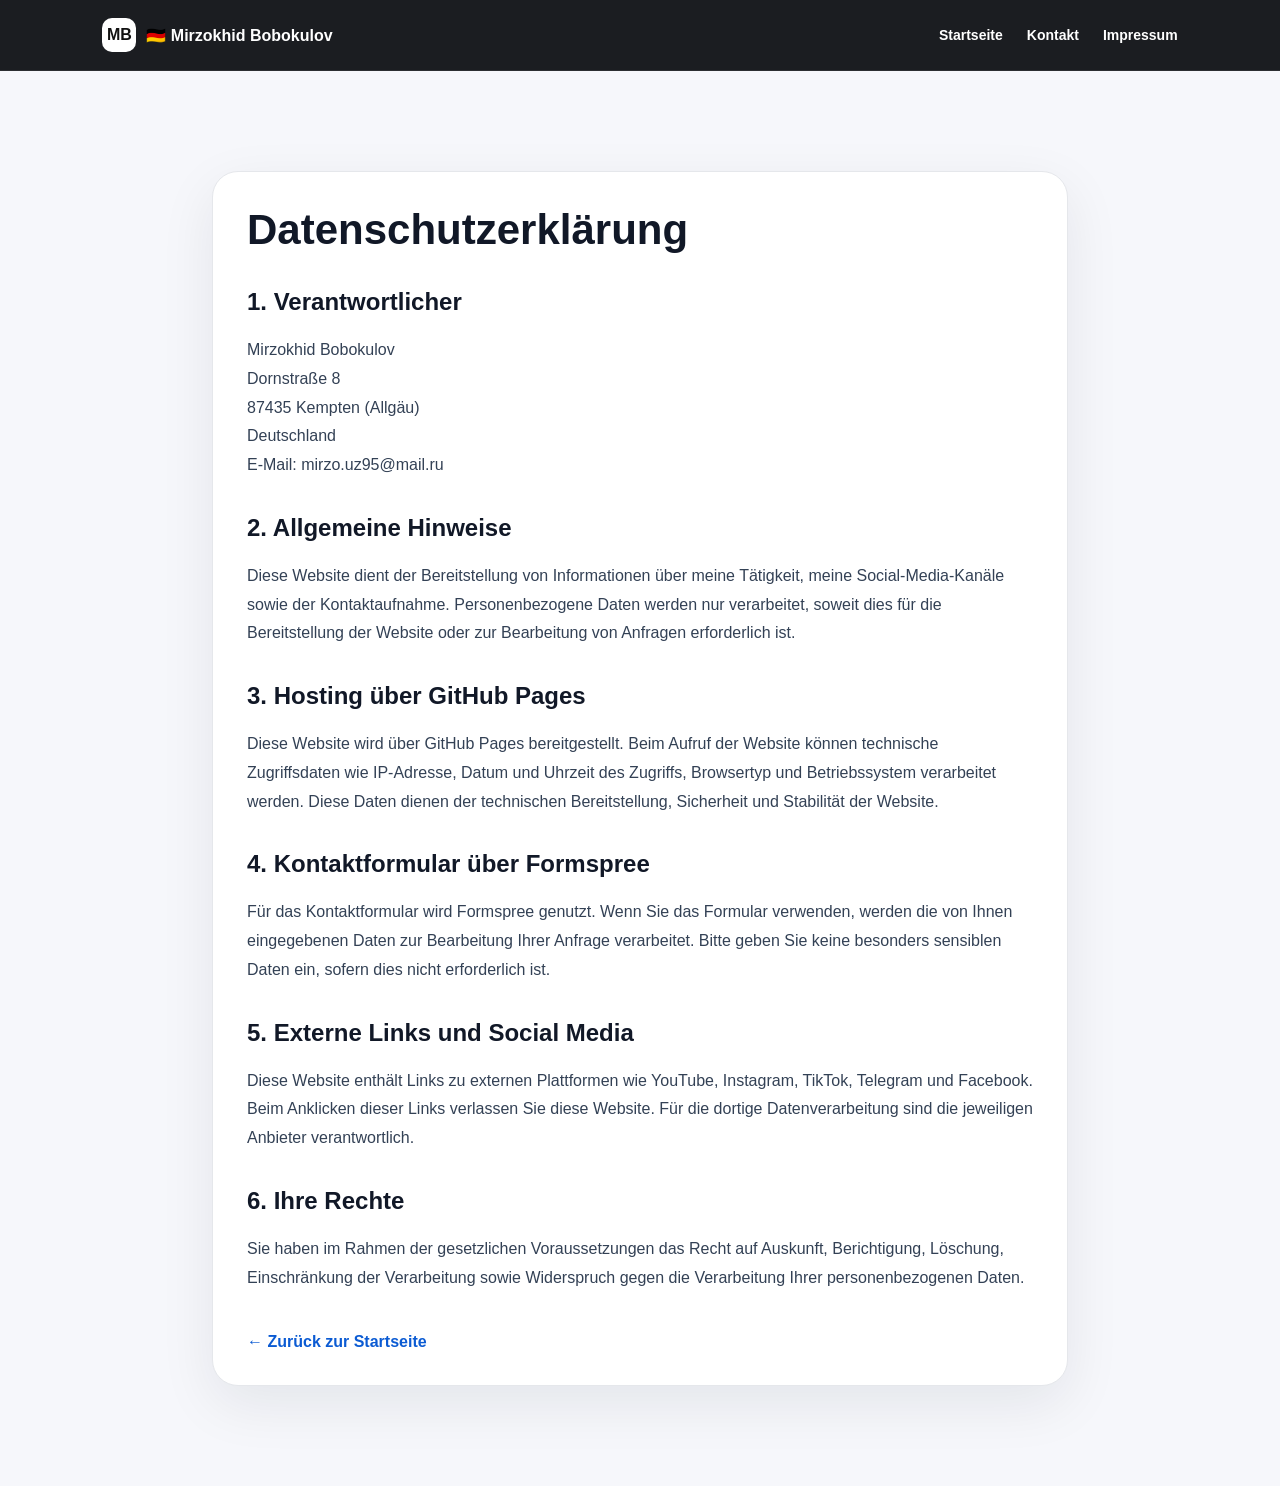
==== commit a2a1b761: "Add files via upload" ====
--- a/datenschutz.html
+++ b/datenschutz.html
@@ -1 +1 @@
-<!doctype html><html lang="de"><head><meta charset="utf-8"><meta name="viewport" content="width=device-width, initial-scale=1"><title>Datenschutz – Mirzokhid Bobokulov</title><link rel="stylesheet" href="style.css"></head><body><header class="topbar"><a class="brand" href="index.html"><span class="logo">MB</span><span>🇩🇪</span><strong>Mirzokhid Bobokulov</strong></a><nav><a href="index.html">Startseite</a><a href="kontakt.html">Kontakt</a><a href="impressum.html">Impressum</a></nav></header><main class="page"><h1>Datenschutzerklärung</h1><h2>1. Verantwortlicher</h2><p>Mirzokhid Bobokulov<br>Dornstraße 8<br>87435 Kempten (Allgäu)<br>Deutschland<br>E-Mail: <a href="mailto:mirzo.uz95@mail.ru">mirzo.uz95@mail.ru</a></p><h2>2. Allgemeine Hinweise</h2><p>Diese Website dient der Bereitstellung von Informationen über meine berufliche Tätigkeit sowie der Kontaktaufnahme. Personenbezogene Daten werden nur verarbeitet, soweit dies technisch erforderlich ist oder Sie mir diese Daten freiwillig übermitteln.</p><h2>3. Hosting über GitHub Pages</h2><p>Diese Website wird über GitHub Pages bereitgestellt. Beim Aufruf der Website können technische Zugriffsdaten wie IP-Adresse, Datum und Uhrzeit des Zugriffs, Browsertyp und Betriebssystem verarbeitet werden. Diese Verarbeitung dient der technischen Bereitstellung und Sicherheit der Website.</p><h2>4. Kontaktformular über Formspree</h2><p>Wenn Sie das Kontaktformular nutzen, werden die von Ihnen eingegebenen Daten zur Bearbeitung Ihrer Anfrage über Formspree übermittelt. Pflichtangaben sind Name, E-Mail-Adresse und Nachricht. Die Verarbeitung erfolgt zur Beantwortung Ihrer Anfrage.</p><h2>5. Externe Links</h2><p>Diese Website enthält Links zu externen Plattformen wie YouTube, Instagram und Facebook. Beim Anklicken dieser Links verlassen Sie diese Website. Für die Datenverarbeitung auf den externen Plattformen sind die jeweiligen Anbieter verantwortlich.</p><h2>6. Ihre Rechte</h2><p>Sie haben im Rahmen der gesetzlichen Voraussetzungen Rechte auf Auskunft, Berichtigung, Löschung, Einschränkung der Verarbeitung, Datenübertragbarkeit sowie Widerspruch gegen bestimmte Verarbeitungen.</p></main><footer><span>© 2026 Mirzokhid Bobokulov</span><span><a href="impressum.html">Impressum</a> · <a href="kontakt.html">Kontakt</a></span></footer></body></html>
+<!DOCTYPE html><html lang="de"><head><meta charset="UTF-8"><meta name="viewport" content="width=device-width, initial-scale=1.0"><title>Datenschutz – Mirzokhid Bobokulov</title><link rel="stylesheet" href="style.css"></head><body><header class="site-header"><a href="index.html" class="brand"><span class="logo">MB</span><span>🇩🇪 Mirzokhid Bobokulov</span></a><nav><a href="index.html">Startseite</a><a href="kontakt.html">Kontakt</a><a href="impressum.html">Impressum</a></nav></header><main class="legal-page"><div class="panel"><h1>Datenschutzerklärung</h1><h2>1. Verantwortlicher</h2><p>Mirzokhid Bobokulov<br>Dornstraße 8<br>87435 Kempten (Allgäu)<br>Deutschland<br>E-Mail: <a href="mailto:mirzo.uz95@mail.ru">mirzo.uz95@mail.ru</a></p><h2>2. Allgemeine Hinweise</h2><p>Diese Website dient der Bereitstellung von Informationen über meine Tätigkeit, meine Social-Media-Kanäle sowie der Kontaktaufnahme. Personenbezogene Daten werden nur verarbeitet, soweit dies für die Bereitstellung der Website oder zur Bearbeitung von Anfragen erforderlich ist.</p><h2>3. Hosting über GitHub Pages</h2><p>Diese Website wird über GitHub Pages bereitgestellt. Beim Aufruf der Website können technische Zugriffsdaten wie IP-Adresse, Datum und Uhrzeit des Zugriffs, Browsertyp und Betriebssystem verarbeitet werden. Diese Daten dienen der technischen Bereitstellung, Sicherheit und Stabilität der Website.</p><h2>4. Kontaktformular über Formspree</h2><p>Für das Kontaktformular wird Formspree genutzt. Wenn Sie das Formular verwenden, werden die von Ihnen eingegebenen Daten zur Bearbeitung Ihrer Anfrage verarbeitet. Bitte geben Sie keine besonders sensiblen Daten ein, sofern dies nicht erforderlich ist.</p><h2>5. Externe Links und Social Media</h2><p>Diese Website enthält Links zu externen Plattformen wie YouTube, Instagram, TikTok, Telegram und Facebook. Beim Anklicken dieser Links verlassen Sie diese Website. Für die dortige Datenverarbeitung sind die jeweiligen Anbieter verantwortlich.</p><h2>6. Ihre Rechte</h2><p>Sie haben im Rahmen der gesetzlichen Voraussetzungen das Recht auf Auskunft, Berichtigung, Löschung, Einschränkung der Verarbeitung sowie Widerspruch gegen die Verarbeitung Ihrer personenbezogenen Daten.</p><a class="back" href="index.html">← Zurück zur Startseite</a></div></main></body></html>
--- a/style.css
+++ b/style.css
@@ -1 +1 @@
-:root{--dark:#070809;--ink:#0d1424;--muted:#607089;--white:#fff;--gold:#ffcc00;--red:#dd0000;--blue:#1458d4;--card:#ffffff;--line:#e5e9f0}*{box-sizing:border-box}html{scroll-behavior:smooth}body{margin:0;font-family:Inter,Arial,Helvetica,sans-serif;background:#f5f7fb;color:var(--ink)}a{text-decoration:none;color:inherit}.topbar{position:sticky;top:0;z-index:20;height:70px;background:rgba(7,8,9,.92);backdrop-filter:blur(14px);border-bottom:1px solid rgba(255,255,255,.08);display:flex;align-items:center;justify-content:space-between;padding:0 7vw;color:#fff}.brand{display:flex;align-items:center;gap:10px}.logo{width:34px;height:34px;border-radius:50%;display:grid;place-items:center;background:#fff;color:#111;font-weight:900}nav{display:flex;gap:26px;font-size:14px;font-weight:700}nav a{opacity:.86}nav a:hover{color:var(--gold);opacity:1}.hero{min-height:650px;display:grid;grid-template-columns:1fr 1fr;align-items:center;gap:55px;padding:70px 13vw 95px;color:#fff;background:radial-gradient(circle at 78% 18%,rgba(221,0,0,.35),transparent 34%),linear-gradient(110deg,#050505 0%,#101723 55%,#120007 100%);position:relative;overflow:hidden}.hero:after{content:"";position:absolute;inset:auto 0 0 0;height:85px;background:linear-gradient(to bottom,transparent,rgba(245,247,251,1));pointer-events:none}.eyebrow{color:var(--gold);text-transform:uppercase;font-weight:900;letter-spacing:.08em;font-size:13px;margin:0 0 16px}.eyebrow:after{content:"";display:block;width:95px;height:4px;background:linear-gradient(90deg,var(--gold),var(--red));border-radius:4px;margin-top:10px}.hero h1{font-size:clamp(48px,6.4vw,96px);line-height:.9;margin:0 0 18px;letter-spacing:-.06em}.hero h2{font-size:clamp(22px,2.2vw,34px);line-height:1.15;margin:0 0 22px}.lead{font-size:18px;line-height:1.8;color:#d8dee9;max-width:720px}.buttons{display:grid;grid-template-columns:repeat(2,minmax(190px,1fr));gap:14px;margin-top:28px;max-width:650px}.btn{display:flex;flex-direction:column;gap:3px;align-items:center;justify-content:center;min-height:64px;border-radius:16px;font-weight:900;color:#fff;border:1px solid rgba(255,255,255,.18);box-shadow:0 15px 30px rgba(0,0,0,.22);transition:.25s}.btn small{font-size:11px;font-weight:700;opacity:.85}.btn:hover{transform:translateY(-3px)}.youtube{background:linear-gradient(135deg,#ff1d1d,#b10000)}.instagram{background:linear-gradient(135deg,#feda75,#d62976,#4f5bd5)}.facebook{background:linear-gradient(135deg,#1b74e4,#0b3d91)}.contact{background:rgba(255,255,255,.08)}.hero-visual{display:flex;justify-content:center}.hero-visual img{width:min(520px,40vw);aspect-ratio:1/1;object-fit:cover;border-radius:50%;border:7px solid transparent;background:linear-gradient(#111,#111) padding-box,linear-gradient(145deg,#dd0000,#ffcc00,#111) border-box;box-shadow:0 35px 90px rgba(0,0,0,.5),0 0 50px rgba(255,204,0,.2);transition:.35s}.hero-visual img:hover{transform:scale(1.025)}.stats{width:min(1050px,86vw);margin:-55px auto 70px;background:#fff;border-radius:22px;box-shadow:0 28px 70px rgba(18,27,45,.16);display:grid;grid-template-columns:repeat(4,1fr);position:relative;z-index:3;overflow:hidden}.stats div{padding:30px;text-align:center;border-right:1px solid var(--line)}.stats div:last-child{border-right:0}.stats strong{display:block;font-size:34px;letter-spacing:-.04em}.stats span{display:block;color:#526174;font-weight:700;margin-top:6px}.content-grid{width:min(1050px,86vw);margin:0 auto 70px;display:grid;grid-template-columns:1.1fr .9fr;gap:45px;align-items:start}.section-text h2,.cta h2{font-size:44px;line-height:1.05;letter-spacing:-.04em;margin:0 0 22px}.section-text p{font-size:17px;line-height:1.8;color:#41516a}.light{color:#d69a00}.cards{background:#fff;border:1px solid var(--line);border-radius:24px;padding:24px;box-shadow:0 22px 55px rgba(18,27,45,.08)}.card{display:grid;grid-template-columns:54px 1fr;column-gap:18px;padding:20px 8px;border-bottom:1px solid var(--line)}.card:last-child{border-bottom:0}.card span{width:52px;height:52px;background:#fff5d8;border-radius:50%;display:grid;place-items:center;font-size:24px}.card h3{margin:0 0 8px}.card p{margin:0;color:#526174;line-height:1.6}.cta{width:min(900px,86vw);margin:0 auto 70px;background:#0d1424;color:#fff;border-radius:24px;padding:42px;box-shadow:0 30px 70px rgba(18,27,45,.22)}.gold{display:inline-flex;width:max-content;background:var(--gold);color:#111;padding:14px 20px;min-height:auto;margin-top:10px}footer{width:min(1150px,90vw);margin:60px auto 28px;display:flex;justify-content:space-between;color:#607089;font-size:13px}.page{width:min(850px,90vw);margin:55px auto;background:#fff;border-radius:22px;padding:44px;box-shadow:0 22px 60px rgba(18,27,45,.09);line-height:1.75}.page h1{font-size:44px;letter-spacing:-.04em;margin-top:0}.page h2{margin-top:34px}.page a{color:#0d4edb;font-weight:700}.form label{display:block;font-weight:900;margin:18px 0 8px}.form input,.form textarea{width:100%;border:1px solid var(--line);border-radius:14px;padding:16px;font:inherit}.form textarea{min-height:180px}.form button{margin-top:18px;border:0;border-radius:14px;padding:16px 22px;background:#0d1424;color:#fff;font-weight:900;cursor:pointer}@media(max-width:900px){.topbar{height:auto;min-height:70px;align-items:flex-start;gap:14px;flex-direction:column;padding:18px 6vw}nav{flex-wrap:wrap;gap:14px}.hero{grid-template-columns:1fr;text-align:center;padding:50px 6vw 95px}.eyebrow:after{margin-left:auto;margin-right:auto}.lead{margin:auto}.buttons{grid-template-columns:1fr;max-width:420px;margin-left:auto;margin-right:auto}.hero-visual img{width:min(420px,82vw)}.stats{grid-template-columns:1fr 1fr}.content-grid{grid-template-columns:1fr}.section-text h2,.cta h2{font-size:34px}footer{flex-direction:column;gap:12px;text-align:center}}@media(max-width:520px){.stats{grid-template-columns:1fr}.stats div{border-right:0;border-bottom:1px solid var(--line)}.page{padding:28px}.hero h1{font-size:46px}}
+:root{--dark:#080a0f;--navy:#101827;--text:#111827;--muted:#64748b;--line:#e5e7eb;--gold:#ffce00;--red:#dd0000;--blue:#0b5bd3;--white:#fff}*{box-sizing:border-box}html{scroll-behavior:smooth}body{margin:0;font-family:Inter,Arial,Helvetica,sans-serif;background:#f6f7fb;color:var(--text)}a{text-decoration:none;color:inherit}.site-header{position:sticky;top:0;z-index:10;display:flex;justify-content:space-between;align-items:center;padding:18px 8%;background:rgba(8,10,15,.92);backdrop-filter:blur(14px);border-bottom:1px solid rgba(255,255,255,.08);color:#fff}.brand{display:flex;align-items:center;gap:10px;font-weight:800}.logo{display:inline-flex;align-items:center;justify-content:center;width:34px;height:34px;border-radius:10px;background:#fff;color:#111;font-weight:900}nav{display:flex;gap:24px;font-size:14px;font-weight:700}nav a:hover{color:var(--gold)}.hero{min-height:720px;display:grid;grid-template-columns:1.05fr .95fr;gap:60px;align-items:center;padding:90px 10% 130px;color:#fff;background:radial-gradient(circle at 82% 20%,rgba(221,0,0,.38),transparent 35%),radial-gradient(circle at 15% 20%,rgba(255,206,0,.16),transparent 28%),linear-gradient(135deg,#050505,#101827 58%,#080808);position:relative;overflow:hidden}.hero:before{content:"";position:absolute;inset:0;background:linear-gradient(90deg,rgba(0,0,0,.25),transparent),url('data:image/svg+xml;utf8,<svg xmlns="http://www.w3.org/2000/svg" width="140" height="140" viewBox="0 0 140 140"><circle cx="3" cy="3" r="1" fill="rgba(255,255,255,.10)"/></svg>');opacity:.55}.hero-content,.hero-image-wrap{position:relative;z-index:1}.eyebrow,.section-label{display:inline-block;text-transform:uppercase;letter-spacing:.12em;color:var(--gold);font-weight:900;font-size:13px;margin-bottom:14px}.eyebrow:after,.section-label:after{content:"";display:block;width:100px;height:4px;background:linear-gradient(90deg,var(--gold),var(--red));margin-top:10px;border-radius:4px}.hero h1{font-size:clamp(54px,7vw,112px);line-height:.88;margin:0 0 22px;font-weight:950;letter-spacing:-.065em}.hero h2{font-size:clamp(22px,2.1vw,36px);line-height:1.14;margin:0 0 28px}.lead{font-size:20px;line-height:1.8;color:#e5e7eb;max-width:730px}.hero-actions{display:grid;grid-template-columns:repeat(2,minmax(190px,1fr));gap:18px;max-width:620px;margin-top:38px}.btn{border-radius:18px;padding:18px 22px;color:#fff;font-size:20px;font-weight:900;box-shadow:0 15px 30px rgba(0,0,0,.25);transition:.25s}.btn small{display:block;font-size:12px;opacity:.86;margin-top:5px}.btn:hover{transform:translateY(-4px)}.youtube{background:linear-gradient(135deg,#ff0000,#b50000)}.instagram{background:linear-gradient(135deg,#feda75,#d62976,#4f5bd5)}.facebook{background:linear-gradient(135deg,#1877f2,#064baf)}.contact{background:linear-gradient(135deg,#2b2f3a,#111827);border:1px solid rgba(255,255,255,.25)}.hero-image-wrap{display:flex;justify-content:center}.hero-image{width:min(560px,42vw);height:min(560px,42vw);object-fit:cover;border-radius:50%;border:7px solid transparent;background:linear-gradient(#111,#111) padding-box,linear-gradient(145deg,var(--red),var(--gold),var(--red)) border-box;box-shadow:0 30px 90px rgba(0,0,0,.5),0 0 60px rgba(255,206,0,.2);transition:.45s}.hero-image:hover{transform:scale(1.035)}.stats{max-width:1160px;margin:-82px auto 70px;position:relative;z-index:2;display:grid;grid-template-columns:repeat(6,1fr);background:#fff;border-radius:26px;padding:28px;box-shadow:0 25px 70px rgba(15,23,42,.18);border:1px solid var(--line)}.stat{text-align:center;padding:12px;border-right:1px solid var(--line)}.stat:last-child{border-right:none}.stat strong{display:block;font-size:34px;font-weight:950}.stat span{font-weight:900}.stat small{display:block;color:var(--muted);margin-top:6px}.section{max-width:1160px;margin:0 auto 70px;padding:0 22px}.two-col{display:grid;grid-template-columns:1fr .9fr;gap:60px;align-items:start}.section h2{font-size:46px;letter-spacing:-.04em;margin:0 0 24px}.section p{font-size:18px;line-height:1.8;color:#334155}.card-list{background:#fff;border:1px solid var(--line);border-radius:26px;padding:24px;box-shadow:0 18px 55px rgba(15,23,42,.08)}.mini-card{display:flex;gap:18px;padding:20px;border-bottom:1px solid var(--line)}.mini-card:last-child{border-bottom:0}.mini-card span{font-size:28px;background:#fff7d6;width:54px;height:54px;border-radius:50%;display:flex;align-items:center;justify-content:center;flex:0 0 auto}.mini-card h3{margin:0 0 6px}.mini-card p{font-size:15px;margin:0}.channels{display:grid;grid-template-columns:1fr 1fr;gap:26px}.channel-card{background:#fff;border:1px solid var(--line);border-radius:26px;padding:28px;box-shadow:0 18px 55px rgba(15,23,42,.08)}.channel-card h3{font-size:25px;margin-top:0}.channel-card a{display:flex;justify-content:space-between;gap:20px;align-items:center;padding:16px 0;border-top:1px solid var(--line)}.channel-card span{color:var(--muted);text-align:right}.cta{max-width:920px;margin:40px auto 80px;padding:48px;background:linear-gradient(135deg,#101827,#05070b);color:#fff;border-radius:28px;box-shadow:0 30px 90px rgba(15,23,42,.28)}.cta h2{font-size:38px;margin:10px 0}.cta p{color:#e5e7eb;font-size:18px}.cta-button{display:inline-block;background:var(--gold);color:#111;font-weight:900;padding:16px 22px;border-radius:14px;margin-top:12px}footer{display:flex;justify-content:space-between;align-items:center;padding:34px 8%;color:#64748b;font-size:14px}footer a{margin-left:18px}.legal-page,.contact-page{max-width:900px;margin:60px auto;padding:40px 22px}.panel{background:#fff;border:1px solid var(--line);border-radius:26px;padding:34px;box-shadow:0 18px 55px rgba(15,23,42,.08)}.panel h1{font-size:42px;margin-top:0}.panel h2{margin-top:34px}.panel p,.panel li{line-height:1.8;color:#334155}.contact-form{display:grid;gap:18px;margin-top:28px}.contact-form input,.contact-form textarea{width:100%;padding:16px 18px;border:1px solid var(--line);border-radius:14px;font:inherit}.contact-form textarea{min-height:180px;resize:vertical}.contact-form button{background:#111827;color:white;border:0;border-radius:14px;padding:17px 22px;font-weight:900;font-size:16px;cursor:pointer}.back{display:inline-block;margin-top:24px;color:#0b5bd3;font-weight:800}@media(max-width:950px){.site-header{display:block;padding:16px 22px}nav{flex-wrap:wrap;margin-top:14px;gap:14px}.hero{grid-template-columns:1fr;text-align:center;padding:60px 22px 120px}.lead{margin:auto}.hero-actions{margin-left:auto;margin-right:auto}.hero-image{width:320px;height:320px}.stats{grid-template-columns:repeat(2,1fr);margin:-70px 18px 50px}.stat{border-right:0;border-bottom:1px solid var(--line)}.two-col,.channels{grid-template-columns:1fr}.channel-card a{display:block}.channel-card span{text-align:left;display:block;margin-top:6px}footer{display:block;text-align:center}footer div{margin-top:12px}}@media(max-width:560px){.hero h1{font-size:52px}.hero-actions{grid-template-columns:1fr}.hero-image{width:260px;height:260px}.stats{grid-template-columns:1fr}.section h2{font-size:34px}.cta{margin-left:18px;margin-right:18px;padding:30px}.panel{padding:24px}}
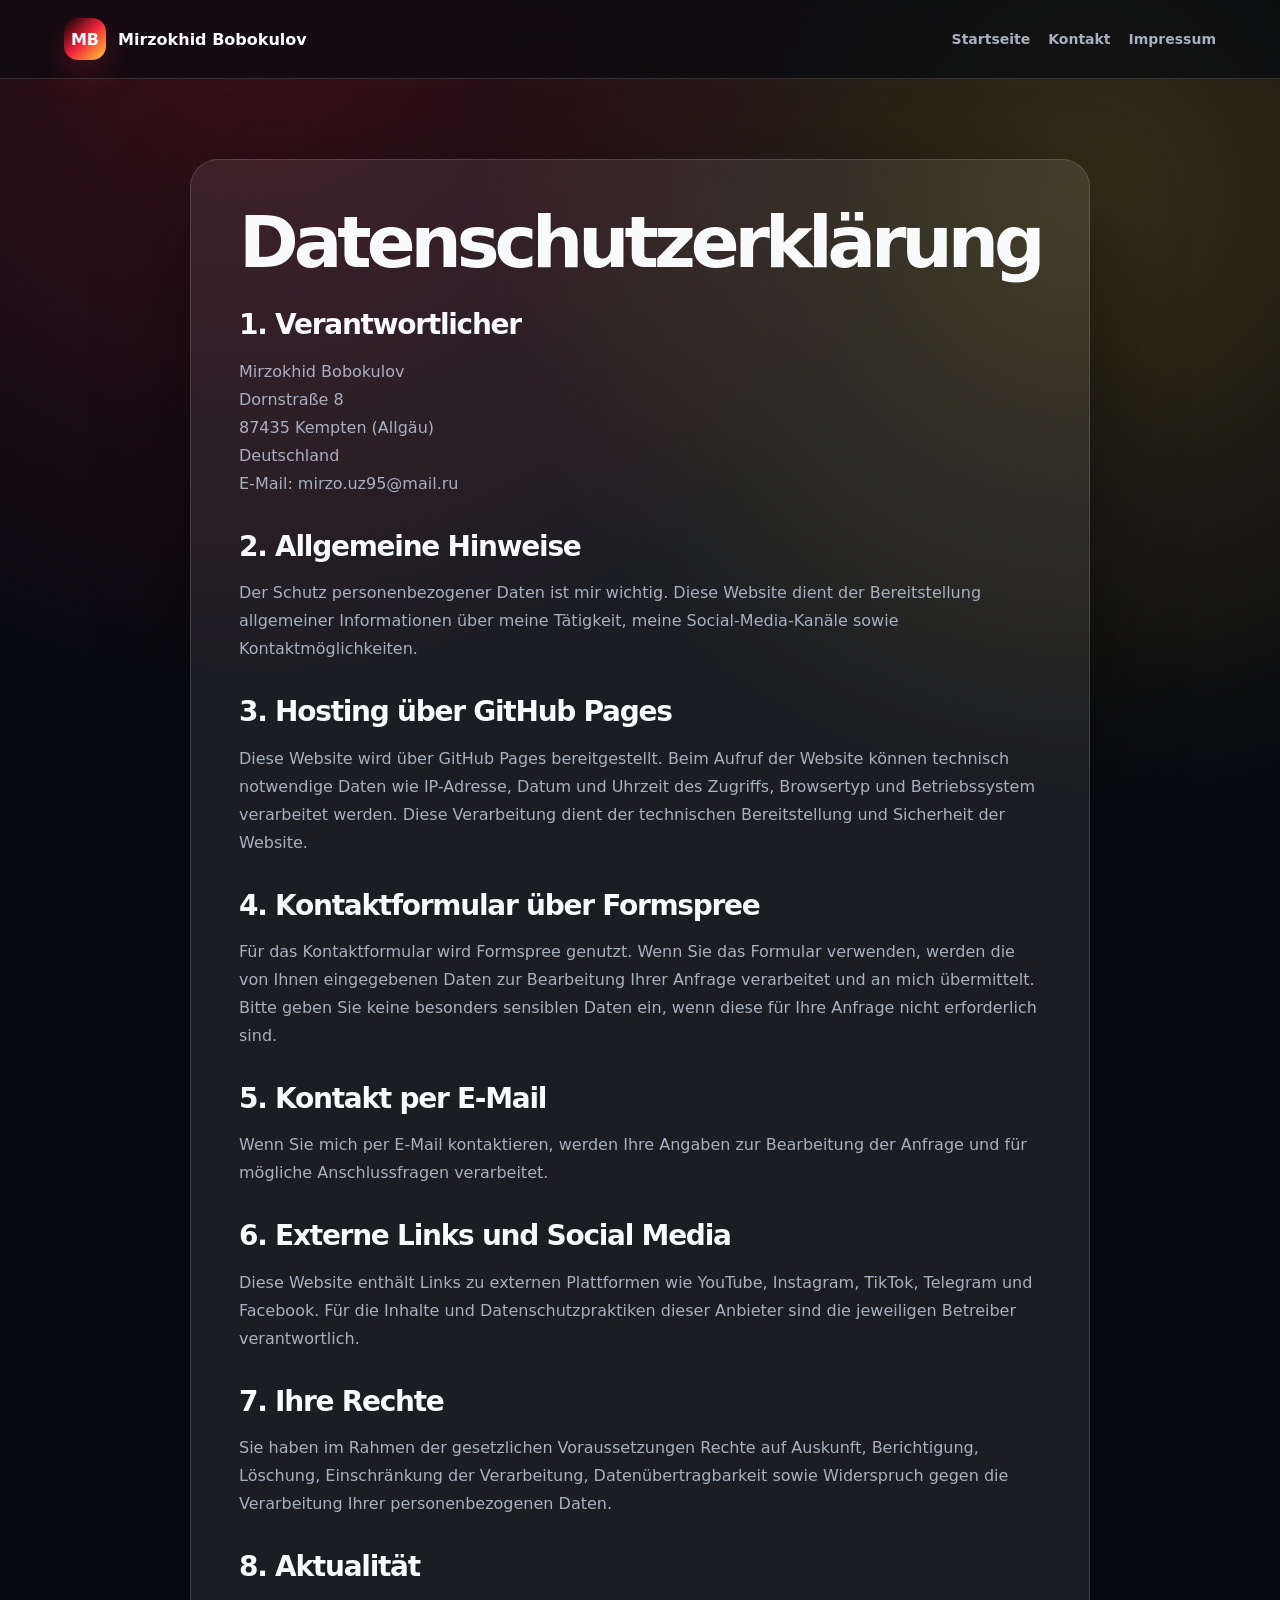
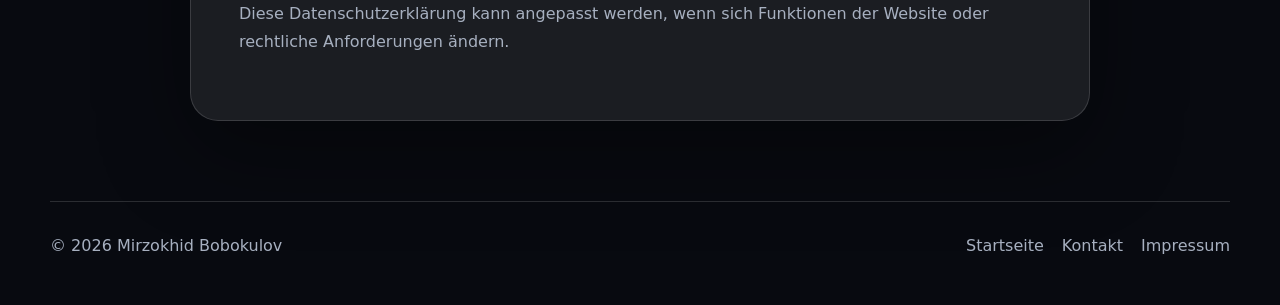
==== commit b1367b04: "Add files via upload" ====
--- a/datenschutz.html
+++ b/datenschutz.html
@@ -1 +1,26 @@
-<!DOCTYPE html><html lang="de"><head><meta charset="UTF-8"><meta name="viewport" content="width=device-width, initial-scale=1.0"><title>Datenschutz – Mirzokhid Bobokulov</title><link rel="stylesheet" href="style.css"></head><body><header class="site-header"><a href="index.html" class="brand"><span class="logo">MB</span><span>🇩🇪 Mirzokhid Bobokulov</span></a><nav><a href="index.html">Startseite</a><a href="kontakt.html">Kontakt</a><a href="impressum.html">Impressum</a></nav></header><main class="legal-page"><div class="panel"><h1>Datenschutzerklärung</h1><h2>1. Verantwortlicher</h2><p>Mirzokhid Bobokulov<br>Dornstraße 8<br>87435 Kempten (Allgäu)<br>Deutschland<br>E-Mail: <a href="mailto:mirzo.uz95@mail.ru">mirzo.uz95@mail.ru</a></p><h2>2. Allgemeine Hinweise</h2><p>Diese Website dient der Bereitstellung von Informationen über meine Tätigkeit, meine Social-Media-Kanäle sowie der Kontaktaufnahme. Personenbezogene Daten werden nur verarbeitet, soweit dies für die Bereitstellung der Website oder zur Bearbeitung von Anfragen erforderlich ist.</p><h2>3. Hosting über GitHub Pages</h2><p>Diese Website wird über GitHub Pages bereitgestellt. Beim Aufruf der Website können technische Zugriffsdaten wie IP-Adresse, Datum und Uhrzeit des Zugriffs, Browsertyp und Betriebssystem verarbeitet werden. Diese Daten dienen der technischen Bereitstellung, Sicherheit und Stabilität der Website.</p><h2>4. Kontaktformular über Formspree</h2><p>Für das Kontaktformular wird Formspree genutzt. Wenn Sie das Formular verwenden, werden die von Ihnen eingegebenen Daten zur Bearbeitung Ihrer Anfrage verarbeitet. Bitte geben Sie keine besonders sensiblen Daten ein, sofern dies nicht erforderlich ist.</p><h2>5. Externe Links und Social Media</h2><p>Diese Website enthält Links zu externen Plattformen wie YouTube, Instagram, TikTok, Telegram und Facebook. Beim Anklicken dieser Links verlassen Sie diese Website. Für die dortige Datenverarbeitung sind die jeweiligen Anbieter verantwortlich.</p><h2>6. Ihre Rechte</h2><p>Sie haben im Rahmen der gesetzlichen Voraussetzungen das Recht auf Auskunft, Berichtigung, Löschung, Einschränkung der Verarbeitung sowie Widerspruch gegen die Verarbeitung Ihrer personenbezogenen Daten.</p><a class="back" href="index.html">← Zurück zur Startseite</a></div></main></body></html>
+<!DOCTYPE html>
+<html lang="de">
+<head><meta charset="UTF-8"><meta name="viewport" content="width=device-width, initial-scale=1.0"><title>Datenschutzerklärung – Mirzokhid Bobokulov</title><link rel="stylesheet" href="style.css"></head>
+<body>
+<header class="site-header"><a class="brand" href="index.html"><span class="brand-mark">MB</span><span>Mirzokhid Bobokulov</span></a><nav class="nav"><a href="index.html">Startseite</a><a href="kontakt.html">Kontakt</a><a href="impressum.html">Impressum</a></nav></header>
+<main class="page"><section class="page-card reveal visible">
+<h1>Datenschutzerklärung</h1>
+<h2>1. Verantwortlicher</h2>
+<p>Mirzokhid Bobokulov<br>Dornstraße 8<br>87435 Kempten (Allgäu)<br>Deutschland<br>E-Mail: <a href="mailto:mirzo.uz95@mail.ru">mirzo.uz95@mail.ru</a></p>
+<h2>2. Allgemeine Hinweise</h2>
+<p>Der Schutz personenbezogener Daten ist mir wichtig. Diese Website dient der Bereitstellung allgemeiner Informationen über meine Tätigkeit, meine Social-Media-Kanäle sowie Kontaktmöglichkeiten.</p>
+<h2>3. Hosting über GitHub Pages</h2>
+<p>Diese Website wird über GitHub Pages bereitgestellt. Beim Aufruf der Website können technisch notwendige Daten wie IP-Adresse, Datum und Uhrzeit des Zugriffs, Browsertyp und Betriebssystem verarbeitet werden. Diese Verarbeitung dient der technischen Bereitstellung und Sicherheit der Website.</p>
+<h2>4. Kontaktformular über Formspree</h2>
+<p>Für das Kontaktformular wird Formspree genutzt. Wenn Sie das Formular verwenden, werden die von Ihnen eingegebenen Daten zur Bearbeitung Ihrer Anfrage verarbeitet und an mich übermittelt. Bitte geben Sie keine besonders sensiblen Daten ein, wenn diese für Ihre Anfrage nicht erforderlich sind.</p>
+<h2>5. Kontakt per E-Mail</h2>
+<p>Wenn Sie mich per E-Mail kontaktieren, werden Ihre Angaben zur Bearbeitung der Anfrage und für mögliche Anschlussfragen verarbeitet.</p>
+<h2>6. Externe Links und Social Media</h2>
+<p>Diese Website enthält Links zu externen Plattformen wie YouTube, Instagram, TikTok, Telegram und Facebook. Für die Inhalte und Datenschutzpraktiken dieser Anbieter sind die jeweiligen Betreiber verantwortlich.</p>
+<h2>7. Ihre Rechte</h2>
+<p>Sie haben im Rahmen der gesetzlichen Voraussetzungen Rechte auf Auskunft, Berichtigung, Löschung, Einschränkung der Verarbeitung, Datenübertragbarkeit sowie Widerspruch gegen die Verarbeitung Ihrer personenbezogenen Daten.</p>
+<h2>8. Aktualität</h2>
+<p>Diese Datenschutzerklärung kann angepasst werden, wenn sich Funktionen der Website oder rechtliche Anforderungen ändern.</p>
+</section></main>
+<footer class="footer"><span>© 2026 Mirzokhid Bobokulov</span><div><a href="index.html">Startseite</a><a href="kontakt.html">Kontakt</a><a href="impressum.html">Impressum</a></div></footer>
+</body></html>
--- a/style.css
+++ b/style.css
@@ -1 +1,21 @@
-:root{--dark:#080a0f;--navy:#101827;--text:#111827;--muted:#64748b;--line:#e5e7eb;--gold:#ffce00;--red:#dd0000;--blue:#0b5bd3;--white:#fff}*{box-sizing:border-box}html{scroll-behavior:smooth}body{margin:0;font-family:Inter,Arial,Helvetica,sans-serif;background:#f6f7fb;color:var(--text)}a{text-decoration:none;color:inherit}.site-header{position:sticky;top:0;z-index:10;display:flex;justify-content:space-between;align-items:center;padding:18px 8%;background:rgba(8,10,15,.92);backdrop-filter:blur(14px);border-bottom:1px solid rgba(255,255,255,.08);color:#fff}.brand{display:flex;align-items:center;gap:10px;font-weight:800}.logo{display:inline-flex;align-items:center;justify-content:center;width:34px;height:34px;border-radius:10px;background:#fff;color:#111;font-weight:900}nav{display:flex;gap:24px;font-size:14px;font-weight:700}nav a:hover{color:var(--gold)}.hero{min-height:720px;display:grid;grid-template-columns:1.05fr .95fr;gap:60px;align-items:center;padding:90px 10% 130px;color:#fff;background:radial-gradient(circle at 82% 20%,rgba(221,0,0,.38),transparent 35%),radial-gradient(circle at 15% 20%,rgba(255,206,0,.16),transparent 28%),linear-gradient(135deg,#050505,#101827 58%,#080808);position:relative;overflow:hidden}.hero:before{content:"";position:absolute;inset:0;background:linear-gradient(90deg,rgba(0,0,0,.25),transparent),url('data:image/svg+xml;utf8,<svg xmlns="http://www.w3.org/2000/svg" width="140" height="140" viewBox="0 0 140 140"><circle cx="3" cy="3" r="1" fill="rgba(255,255,255,.10)"/></svg>');opacity:.55}.hero-content,.hero-image-wrap{position:relative;z-index:1}.eyebrow,.section-label{display:inline-block;text-transform:uppercase;letter-spacing:.12em;color:var(--gold);font-weight:900;font-size:13px;margin-bottom:14px}.eyebrow:after,.section-label:after{content:"";display:block;width:100px;height:4px;background:linear-gradient(90deg,var(--gold),var(--red));margin-top:10px;border-radius:4px}.hero h1{font-size:clamp(54px,7vw,112px);line-height:.88;margin:0 0 22px;font-weight:950;letter-spacing:-.065em}.hero h2{font-size:clamp(22px,2.1vw,36px);line-height:1.14;margin:0 0 28px}.lead{font-size:20px;line-height:1.8;color:#e5e7eb;max-width:730px}.hero-actions{display:grid;grid-template-columns:repeat(2,minmax(190px,1fr));gap:18px;max-width:620px;margin-top:38px}.btn{border-radius:18px;padding:18px 22px;color:#fff;font-size:20px;font-weight:900;box-shadow:0 15px 30px rgba(0,0,0,.25);transition:.25s}.btn small{display:block;font-size:12px;opacity:.86;margin-top:5px}.btn:hover{transform:translateY(-4px)}.youtube{background:linear-gradient(135deg,#ff0000,#b50000)}.instagram{background:linear-gradient(135deg,#feda75,#d62976,#4f5bd5)}.facebook{background:linear-gradient(135deg,#1877f2,#064baf)}.contact{background:linear-gradient(135deg,#2b2f3a,#111827);border:1px solid rgba(255,255,255,.25)}.hero-image-wrap{display:flex;justify-content:center}.hero-image{width:min(560px,42vw);height:min(560px,42vw);object-fit:cover;border-radius:50%;border:7px solid transparent;background:linear-gradient(#111,#111) padding-box,linear-gradient(145deg,var(--red),var(--gold),var(--red)) border-box;box-shadow:0 30px 90px rgba(0,0,0,.5),0 0 60px rgba(255,206,0,.2);transition:.45s}.hero-image:hover{transform:scale(1.035)}.stats{max-width:1160px;margin:-82px auto 70px;position:relative;z-index:2;display:grid;grid-template-columns:repeat(6,1fr);background:#fff;border-radius:26px;padding:28px;box-shadow:0 25px 70px rgba(15,23,42,.18);border:1px solid var(--line)}.stat{text-align:center;padding:12px;border-right:1px solid var(--line)}.stat:last-child{border-right:none}.stat strong{display:block;font-size:34px;font-weight:950}.stat span{font-weight:900}.stat small{display:block;color:var(--muted);margin-top:6px}.section{max-width:1160px;margin:0 auto 70px;padding:0 22px}.two-col{display:grid;grid-template-columns:1fr .9fr;gap:60px;align-items:start}.section h2{font-size:46px;letter-spacing:-.04em;margin:0 0 24px}.section p{font-size:18px;line-height:1.8;color:#334155}.card-list{background:#fff;border:1px solid var(--line);border-radius:26px;padding:24px;box-shadow:0 18px 55px rgba(15,23,42,.08)}.mini-card{display:flex;gap:18px;padding:20px;border-bottom:1px solid var(--line)}.mini-card:last-child{border-bottom:0}.mini-card span{font-size:28px;background:#fff7d6;width:54px;height:54px;border-radius:50%;display:flex;align-items:center;justify-content:center;flex:0 0 auto}.mini-card h3{margin:0 0 6px}.mini-card p{font-size:15px;margin:0}.channels{display:grid;grid-template-columns:1fr 1fr;gap:26px}.channel-card{background:#fff;border:1px solid var(--line);border-radius:26px;padding:28px;box-shadow:0 18px 55px rgba(15,23,42,.08)}.channel-card h3{font-size:25px;margin-top:0}.channel-card a{display:flex;justify-content:space-between;gap:20px;align-items:center;padding:16px 0;border-top:1px solid var(--line)}.channel-card span{color:var(--muted);text-align:right}.cta{max-width:920px;margin:40px auto 80px;padding:48px;background:linear-gradient(135deg,#101827,#05070b);color:#fff;border-radius:28px;box-shadow:0 30px 90px rgba(15,23,42,.28)}.cta h2{font-size:38px;margin:10px 0}.cta p{color:#e5e7eb;font-size:18px}.cta-button{display:inline-block;background:var(--gold);color:#111;font-weight:900;padding:16px 22px;border-radius:14px;margin-top:12px}footer{display:flex;justify-content:space-between;align-items:center;padding:34px 8%;color:#64748b;font-size:14px}footer a{margin-left:18px}.legal-page,.contact-page{max-width:900px;margin:60px auto;padding:40px 22px}.panel{background:#fff;border:1px solid var(--line);border-radius:26px;padding:34px;box-shadow:0 18px 55px rgba(15,23,42,.08)}.panel h1{font-size:42px;margin-top:0}.panel h2{margin-top:34px}.panel p,.panel li{line-height:1.8;color:#334155}.contact-form{display:grid;gap:18px;margin-top:28px}.contact-form input,.contact-form textarea{width:100%;padding:16px 18px;border:1px solid var(--line);border-radius:14px;font:inherit}.contact-form textarea{min-height:180px;resize:vertical}.contact-form button{background:#111827;color:white;border:0;border-radius:14px;padding:17px 22px;font-weight:900;font-size:16px;cursor:pointer}.back{display:inline-block;margin-top:24px;color:#0b5bd3;font-weight:800}@media(max-width:950px){.site-header{display:block;padding:16px 22px}nav{flex-wrap:wrap;margin-top:14px;gap:14px}.hero{grid-template-columns:1fr;text-align:center;padding:60px 22px 120px}.lead{margin:auto}.hero-actions{margin-left:auto;margin-right:auto}.hero-image{width:320px;height:320px}.stats{grid-template-columns:repeat(2,1fr);margin:-70px 18px 50px}.stat{border-right:0;border-bottom:1px solid var(--line)}.two-col,.channels{grid-template-columns:1fr}.channel-card a{display:block}.channel-card span{text-align:left;display:block;margin-top:6px}footer{display:block;text-align:center}footer div{margin-top:12px}}@media(max-width:560px){.hero h1{font-size:52px}.hero-actions{grid-template-columns:1fr}.hero-image{width:260px;height:260px}.stats{grid-template-columns:1fr}.section h2{font-size:34px}.cta{margin-left:18px;margin-right:18px;padding:30px}.panel{padding:24px}}
+:root{
+  --bg:#080a10;
+  --card:rgba(255,255,255,.08);
+  --card-strong:rgba(255,255,255,.12);
+  --text:#f8fafc;
+  --muted:#a7b0c0;
+  --line:rgba(255,255,255,.14);
+  --gold:#ffcf33;
+  --red:#ef233c;
+  --blue:#6ea8ff;
+  --shadow:0 30px 90px rgba(0,0,0,.38);
+  --radius:28px;
+}
+*{box-sizing:border-box}
+html{scroll-behavior:smooth}
+body{margin:0;font-family:Inter,ui-sans-serif,system-ui,-apple-system,BlinkMacSystemFont,"Segoe UI",Arial,sans-serif;background:radial-gradient(circle at 20% 0%,rgba(239,35,60,.22),transparent 32%),radial-gradient(circle at 85% 10%,rgba(255,207,51,.18),transparent 30%),var(--bg);color:var(--text);overflow-x:hidden}
+a{color:inherit;text-decoration:none}
+.bg-orb{position:fixed;border-radius:999px;filter:blur(40px);opacity:.32;z-index:-1;pointer-events:none}.orb-one{width:380px;height:380px;background:var(--red);top:120px;left:-160px}.orb-two{width:420px;height:420px;background:var(--gold);right:-170px;top:40px}.site-header{position:sticky;top:0;z-index:50;display:flex;align-items:center;justify-content:space-between;gap:20px;padding:18px clamp(18px,5vw,72px);backdrop-filter:blur(18px);background:rgba(8,10,16,.70);border-bottom:1px solid var(--line)}.brand{display:flex;align-items:center;gap:12px;font-weight:800}.brand-mark{display:grid;place-items:center;width:42px;height:42px;border-radius:14px;background:linear-gradient(135deg,#000,var(--red),var(--gold));box-shadow:0 14px 35px rgba(239,35,60,.25)}.nav{display:flex;align-items:center;gap:18px;color:var(--muted);font-weight:650;font-size:14px}.nav a:hover{color:#fff}.nav-cta{padding:10px 14px;border:1px solid var(--line);border-radius:999px;background:var(--card)}main{width:min(1180px,calc(100% - 36px));margin:0 auto}.hero{min-height:calc(100vh - 80px);display:grid;grid-template-columns:1.08fr .92fr;align-items:center;gap:44px;padding:72px 0 56px}.eyebrow,.section-kicker{display:inline-flex;align-items:center;gap:10px;color:var(--gold);text-transform:uppercase;letter-spacing:.16em;font-size:12px;font-weight:900}.eyebrow span{width:10px;height:10px;border-radius:50%;background:linear-gradient(135deg,var(--red),var(--gold));box-shadow:0 0 24px var(--gold)}h1{font-size:clamp(48px,7vw,92px);line-height:.95;margin:16px 0 20px;letter-spacing:-.07em}h2{font-size:clamp(30px,4vw,56px);line-height:1.05;margin:0 0 18px;letter-spacing:-.045em}.subtitle{font-size:clamp(20px,2.2vw,29px);line-height:1.3;color:#fff;font-weight:800;margin:0 0 18px}.lead,.section-head p,.cta p,.text-panel p{font-size:18px;line-height:1.75;color:var(--muted)}.hero-actions{display:flex;flex-wrap:wrap;gap:14px;margin:34px 0 24px}.btn{display:inline-flex;align-items:center;justify-content:center;min-height:52px;padding:14px 22px;border-radius:999px;font-weight:900;transition:.25s ease;border:1px solid var(--line)}.btn:hover{transform:translateY(-2px)}.primary{background:linear-gradient(135deg,var(--red),#ff7b00,var(--gold));color:#111;border:0;box-shadow:0 18px 50px rgba(255,207,51,.2)}.secondary{background:var(--card);color:#fff}.trust-row{display:flex;flex-wrap:wrap;gap:10px;color:var(--muted);font-size:14px}.trust-row span{padding:8px 12px;background:var(--card);border:1px solid var(--line);border-radius:999px}.hero-visual{display:flex;justify-content:center}.portrait-card{position:relative;width:min(430px,100%);aspect-ratio:1/1;border-radius:48px;padding:10px;background:linear-gradient(135deg,rgba(255,255,255,.18),rgba(255,255,255,.04));border:1px solid var(--line);box-shadow:var(--shadow)}.portrait-card:before{content:"";position:absolute;inset:28px -12px -12px 28px;border-radius:44px;background:linear-gradient(135deg,#000,var(--red),var(--gold));z-index:-1;filter:blur(4px);opacity:.65}.portrait-card img{width:100%;height:100%;object-fit:cover;border-radius:39px;display:block}.portrait-badge{position:absolute;left:24px;right:24px;bottom:24px;text-align:center;padding:14px 16px;border-radius:999px;background:rgba(8,10,16,.72);backdrop-filter:blur(16px);border:1px solid var(--line);font-weight:900}.stats{display:grid;grid-template-columns:repeat(6,1fr);gap:14px;margin:12px 0 90px}.stats article{padding:24px 18px;border-radius:24px;background:var(--card);border:1px solid var(--line);box-shadow:0 10px 40px rgba(0,0,0,.18)}.stats strong{display:block;font-size:30px;letter-spacing:-.04em;color:#fff}.stats span{display:block;font-weight:850;margin:7px 0 3px}.stats small{color:var(--muted)}.section{padding:90px 0}.split{display:grid;grid-template-columns:.9fr 1.1fr;gap:54px;border-top:1px solid var(--line)}.text-panel{padding:34px;border-radius:var(--radius);background:var(--card);border:1px solid var(--line)}.section-head{text-align:center;max-width:780px;margin:0 auto 34px}.service-grid{display:grid;grid-template-columns:repeat(3,1fr);gap:18px}.service-card,.channel-card,.cta{background:var(--card);border:1px solid var(--line);border-radius:var(--radius);padding:28px;box-shadow:0 16px 55px rgba(0,0,0,.18)}.service-card{transition:.25s ease}.service-card:hover{transform:translateY(-5px);background:var(--card-strong)}.service-card span{font-size:34px}.service-card h3,.channel-card h3{font-size:21px;margin:18px 0 10px}.service-card p{color:var(--muted);line-height:1.65;margin:0}.channels{display:grid;grid-template-columns:1fr 1fr;gap:20px}.channel-card{display:flex;flex-direction:column;gap:14px}.channel-card.highlighted{background:linear-gradient(135deg,rgba(255,207,51,.14),rgba(239,35,60,.09));}.channel-card a{padding:17px;border-radius:18px;border:1px solid var(--line);background:rgba(255,255,255,.05);display:flex;flex-direction:column;gap:5px;transition:.22s}.channel-card a:hover{transform:translateX(4px);background:rgba(255,255,255,.1)}.channel-card span{color:var(--muted)}.cta{margin:80px 0;display:flex;align-items:center;justify-content:space-between;gap:28px;background:linear-gradient(135deg,rgba(239,35,60,.2),rgba(255,207,51,.12));}.cta h2{max-width:780px}.footer{width:min(1180px,calc(100% - 36px));margin:0 auto;padding:34px 0 50px;border-top:1px solid var(--line);display:flex;justify-content:space-between;gap:20px;color:var(--muted)}.footer div{display:flex;gap:18px}.footer a:hover{color:#fff}.reveal{opacity:0;transform:translateY(22px);transition:.7s ease}.reveal.visible{opacity:1;transform:none}
+.page{width:min(900px,calc(100% - 36px));margin:0 auto;padding:80px 0}.page-card{background:var(--card);border:1px solid var(--line);border-radius:var(--radius);padding:clamp(26px,5vw,48px);box-shadow:var(--shadow)}.page-card h1{font-size:clamp(42px,6vw,72px);margin-top:0}.page-card h2{font-size:28px;margin-top:34px}.page-card p,.page-card li{color:var(--muted);line-height:1.75}.form-grid{display:grid;gap:16px;margin-top:28px}.form-grid label{font-weight:850}.form-grid input,.form-grid textarea{width:100%;margin-top:8px;padding:15px 16px;border-radius:16px;border:1px solid var(--line);background:rgba(255,255,255,.06);color:#fff;font:inherit}.form-grid textarea{min-height:180px;resize:vertical}.form-note{font-size:14px;color:var(--muted)}
+@media (max-width:980px){.nav{display:none}.hero,.split,.channels,.cta{grid-template-columns:1fr;display:grid}.hero{padding-top:46px}.hero-visual{order:-1}.stats,.service-grid{grid-template-columns:repeat(2,1fr)}.cta{display:block}.footer{flex-direction:column}.portrait-card{width:min(360px,100%)}}
+@media (max-width:620px){main{width:min(100% - 24px,1180px)}.site-header{padding:14px 12px}.brand span:last-child{font-size:14px}.hero{gap:26px}.portrait-card{border-radius:34px}.portrait-card img{border-radius:27px}.stats,.service-grid{grid-template-columns:1fr}.stats{margin-bottom:40px}.section{padding:58px 0}.text-panel,.service-card,.channel-card,.cta{padding:22px}.hero-actions .btn{width:100%}h1{font-size:44px}.subtitle{font-size:20px}.lead,.section-head p,.cta p,.text-panel p{font-size:16px}}
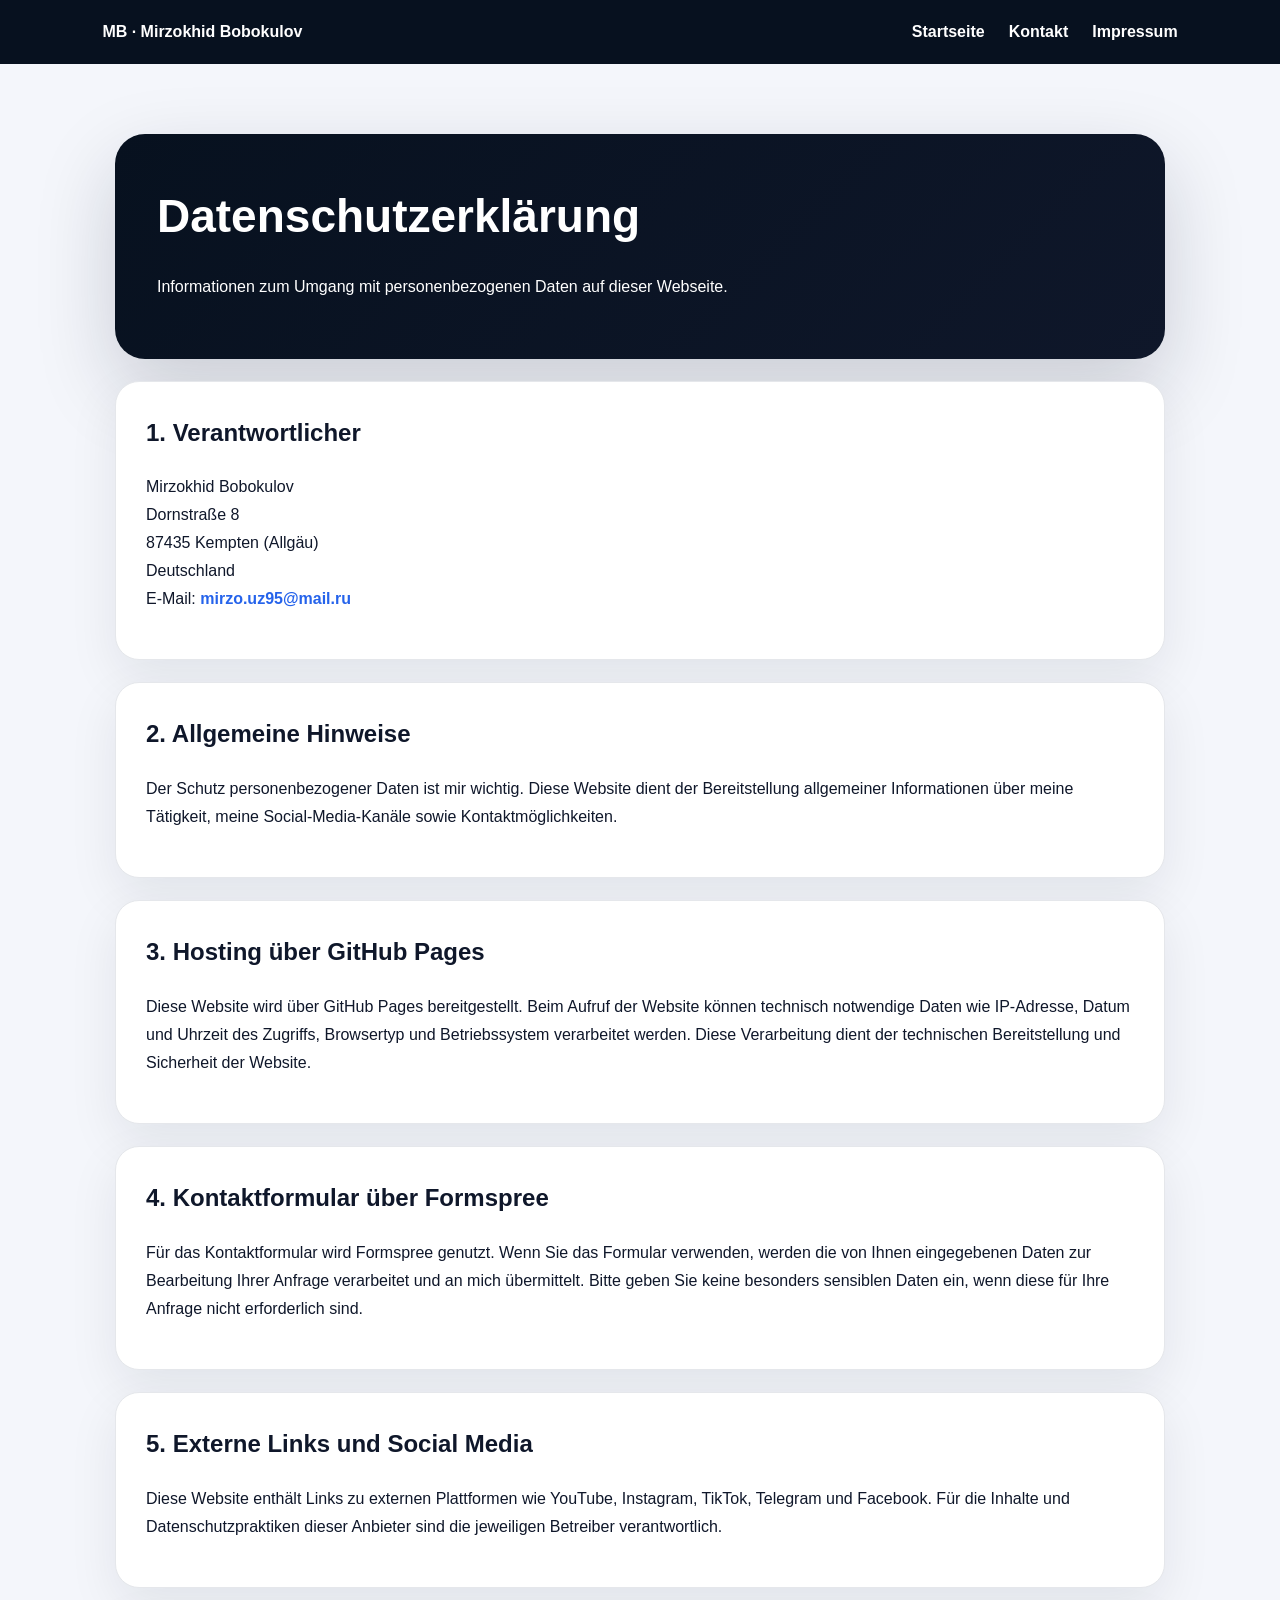
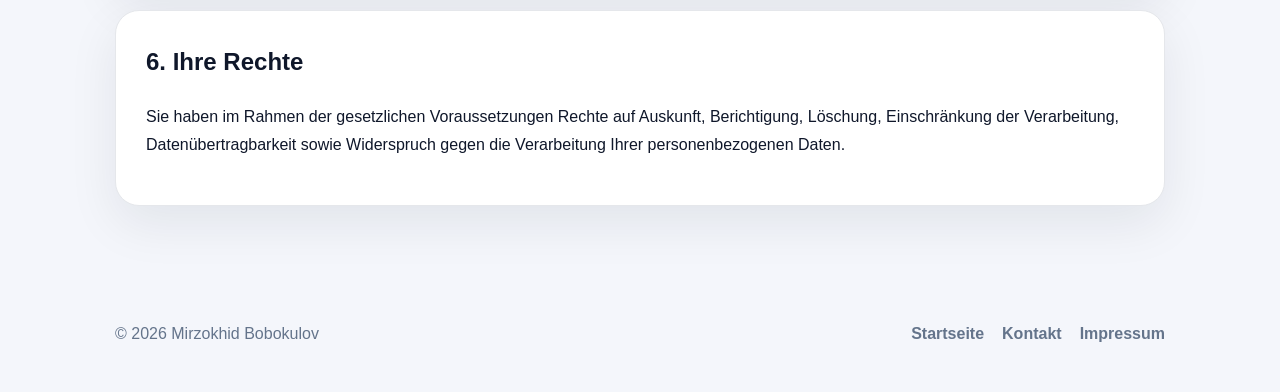
==== commit 08184a05: "Add files via upload" ====
--- a/datenschutz.html
+++ b/datenschutz.html
@@ -1,26 +1,20 @@
 <!DOCTYPE html>
 <html lang="de">
-<head><meta charset="UTF-8"><meta name="viewport" content="width=device-width, initial-scale=1.0"><title>Datenschutzerklärung – Mirzokhid Bobokulov</title><link rel="stylesheet" href="style.css"></head>
+<head>
+<meta charset="UTF-8"><meta name="viewport" content="width=device-width, initial-scale=1.0"><title>Datenschutz | Mirzokhid Bobokulov</title>
+<style>
+body{margin:0;font-family:Arial,Helvetica,sans-serif;background:#f4f6fb;color:#0f172a;line-height:1.75}header{background:#07111f;color:white;padding:18px 8%;display:flex;justify-content:space-between;align-items:center}header a{color:white;text-decoration:none;margin-left:24px;font-weight:800}main{max-width:1050px;margin:0 auto;padding:70px 20px}.hero{background:linear-gradient(135deg,#07111f,#0f172a);color:white;border-radius:30px;padding:42px;box-shadow:0 30px 80px rgba(15,23,42,.18)}.card{background:white;border:1px solid #e5e7eb;border-radius:24px;padding:30px;margin-top:22px;box-shadow:0 18px 50px rgba(15,23,42,.08)}h1{font-size:46px;margin:0}h2{margin-top:0}a{color:#2563eb;text-decoration:none;font-weight:800}footer{max-width:1050px;margin:20px auto;padding:24px;color:#64748b;display:flex;justify-content:space-between}footer a{color:#64748b;margin-left:18px}@media(max-width:800px){header{display:block}footer{display:block;text-align:center}}
+</style>
+</head>
 <body>
-<header class="site-header"><a class="brand" href="index.html"><span class="brand-mark">MB</span><span>Mirzokhid Bobokulov</span></a><nav class="nav"><a href="index.html">Startseite</a><a href="kontakt.html">Kontakt</a><a href="impressum.html">Impressum</a></nav></header>
-<main class="page"><section class="page-card reveal visible">
-<h1>Datenschutzerklärung</h1>
-<h2>1. Verantwortlicher</h2>
-<p>Mirzokhid Bobokulov<br>Dornstraße 8<br>87435 Kempten (Allgäu)<br>Deutschland<br>E-Mail: <a href="mailto:mirzo.uz95@mail.ru">mirzo.uz95@mail.ru</a></p>
-<h2>2. Allgemeine Hinweise</h2>
-<p>Der Schutz personenbezogener Daten ist mir wichtig. Diese Website dient der Bereitstellung allgemeiner Informationen über meine Tätigkeit, meine Social-Media-Kanäle sowie Kontaktmöglichkeiten.</p>
-<h2>3. Hosting über GitHub Pages</h2>
-<p>Diese Website wird über GitHub Pages bereitgestellt. Beim Aufruf der Website können technisch notwendige Daten wie IP-Adresse, Datum und Uhrzeit des Zugriffs, Browsertyp und Betriebssystem verarbeitet werden. Diese Verarbeitung dient der technischen Bereitstellung und Sicherheit der Website.</p>
-<h2>4. Kontaktformular über Formspree</h2>
-<p>Für das Kontaktformular wird Formspree genutzt. Wenn Sie das Formular verwenden, werden die von Ihnen eingegebenen Daten zur Bearbeitung Ihrer Anfrage verarbeitet und an mich übermittelt. Bitte geben Sie keine besonders sensiblen Daten ein, wenn diese für Ihre Anfrage nicht erforderlich sind.</p>
-<h2>5. Kontakt per E-Mail</h2>
-<p>Wenn Sie mich per E-Mail kontaktieren, werden Ihre Angaben zur Bearbeitung der Anfrage und für mögliche Anschlussfragen verarbeitet.</p>
-<h2>6. Externe Links und Social Media</h2>
-<p>Diese Website enthält Links zu externen Plattformen wie YouTube, Instagram, TikTok, Telegram und Facebook. Für die Inhalte und Datenschutzpraktiken dieser Anbieter sind die jeweiligen Betreiber verantwortlich.</p>
-<h2>7. Ihre Rechte</h2>
-<p>Sie haben im Rahmen der gesetzlichen Voraussetzungen Rechte auf Auskunft, Berichtigung, Löschung, Einschränkung der Verarbeitung, Datenübertragbarkeit sowie Widerspruch gegen die Verarbeitung Ihrer personenbezogenen Daten.</p>
-<h2>8. Aktualität</h2>
-<p>Diese Datenschutzerklärung kann angepasst werden, wenn sich Funktionen der Website oder rechtliche Anforderungen ändern.</p>
-</section></main>
-<footer class="footer"><span>© 2026 Mirzokhid Bobokulov</span><div><a href="index.html">Startseite</a><a href="kontakt.html">Kontakt</a><a href="impressum.html">Impressum</a></div></footer>
-</body></html>
+<header><strong>MB · Mirzokhid Bobokulov</strong><nav><a href="index.html">Startseite</a><a href="kontakt.html">Kontakt</a><a href="impressum.html">Impressum</a></nav></header>
+<main><section class="hero"><h1>Datenschutzerklärung</h1><p>Informationen zum Umgang mit personenbezogenen Daten auf dieser Webseite.</p></section>
+<section class="card"><h2>1. Verantwortlicher</h2><p>Mirzokhid Bobokulov<br>Dornstraße 8<br>87435 Kempten (Allgäu)<br>Deutschland<br>E-Mail: <a href="mailto:mirzo.uz95@mail.ru">mirzo.uz95@mail.ru</a></p></section>
+<section class="card"><h2>2. Allgemeine Hinweise</h2><p>Der Schutz personenbezogener Daten ist mir wichtig. Diese Website dient der Bereitstellung allgemeiner Informationen über meine Tätigkeit, meine Social-Media-Kanäle sowie Kontaktmöglichkeiten.</p></section>
+<section class="card"><h2>3. Hosting über GitHub Pages</h2><p>Diese Website wird über GitHub Pages bereitgestellt. Beim Aufruf der Website können technisch notwendige Daten wie IP-Adresse, Datum und Uhrzeit des Zugriffs, Browsertyp und Betriebssystem verarbeitet werden. Diese Verarbeitung dient der technischen Bereitstellung und Sicherheit der Website.</p></section>
+<section class="card"><h2>4. Kontaktformular über Formspree</h2><p>Für das Kontaktformular wird Formspree genutzt. Wenn Sie das Formular verwenden, werden die von Ihnen eingegebenen Daten zur Bearbeitung Ihrer Anfrage verarbeitet und an mich übermittelt. Bitte geben Sie keine besonders sensiblen Daten ein, wenn diese für Ihre Anfrage nicht erforderlich sind.</p></section>
+<section class="card"><h2>5. Externe Links und Social Media</h2><p>Diese Website enthält Links zu externen Plattformen wie YouTube, Instagram, TikTok, Telegram und Facebook. Für die Inhalte und Datenschutzpraktiken dieser Anbieter sind die jeweiligen Betreiber verantwortlich.</p></section>
+<section class="card"><h2>6. Ihre Rechte</h2><p>Sie haben im Rahmen der gesetzlichen Voraussetzungen Rechte auf Auskunft, Berichtigung, Löschung, Einschränkung der Verarbeitung, Datenübertragbarkeit sowie Widerspruch gegen die Verarbeitung Ihrer personenbezogenen Daten.</p></section>
+</main>
+<footer><div>© 2026 Mirzokhid Bobokulov</div><div><a href="index.html">Startseite</a><a href="kontakt.html">Kontakt</a><a href="impressum.html">Impressum</a></div></footer>
+</body></html>
